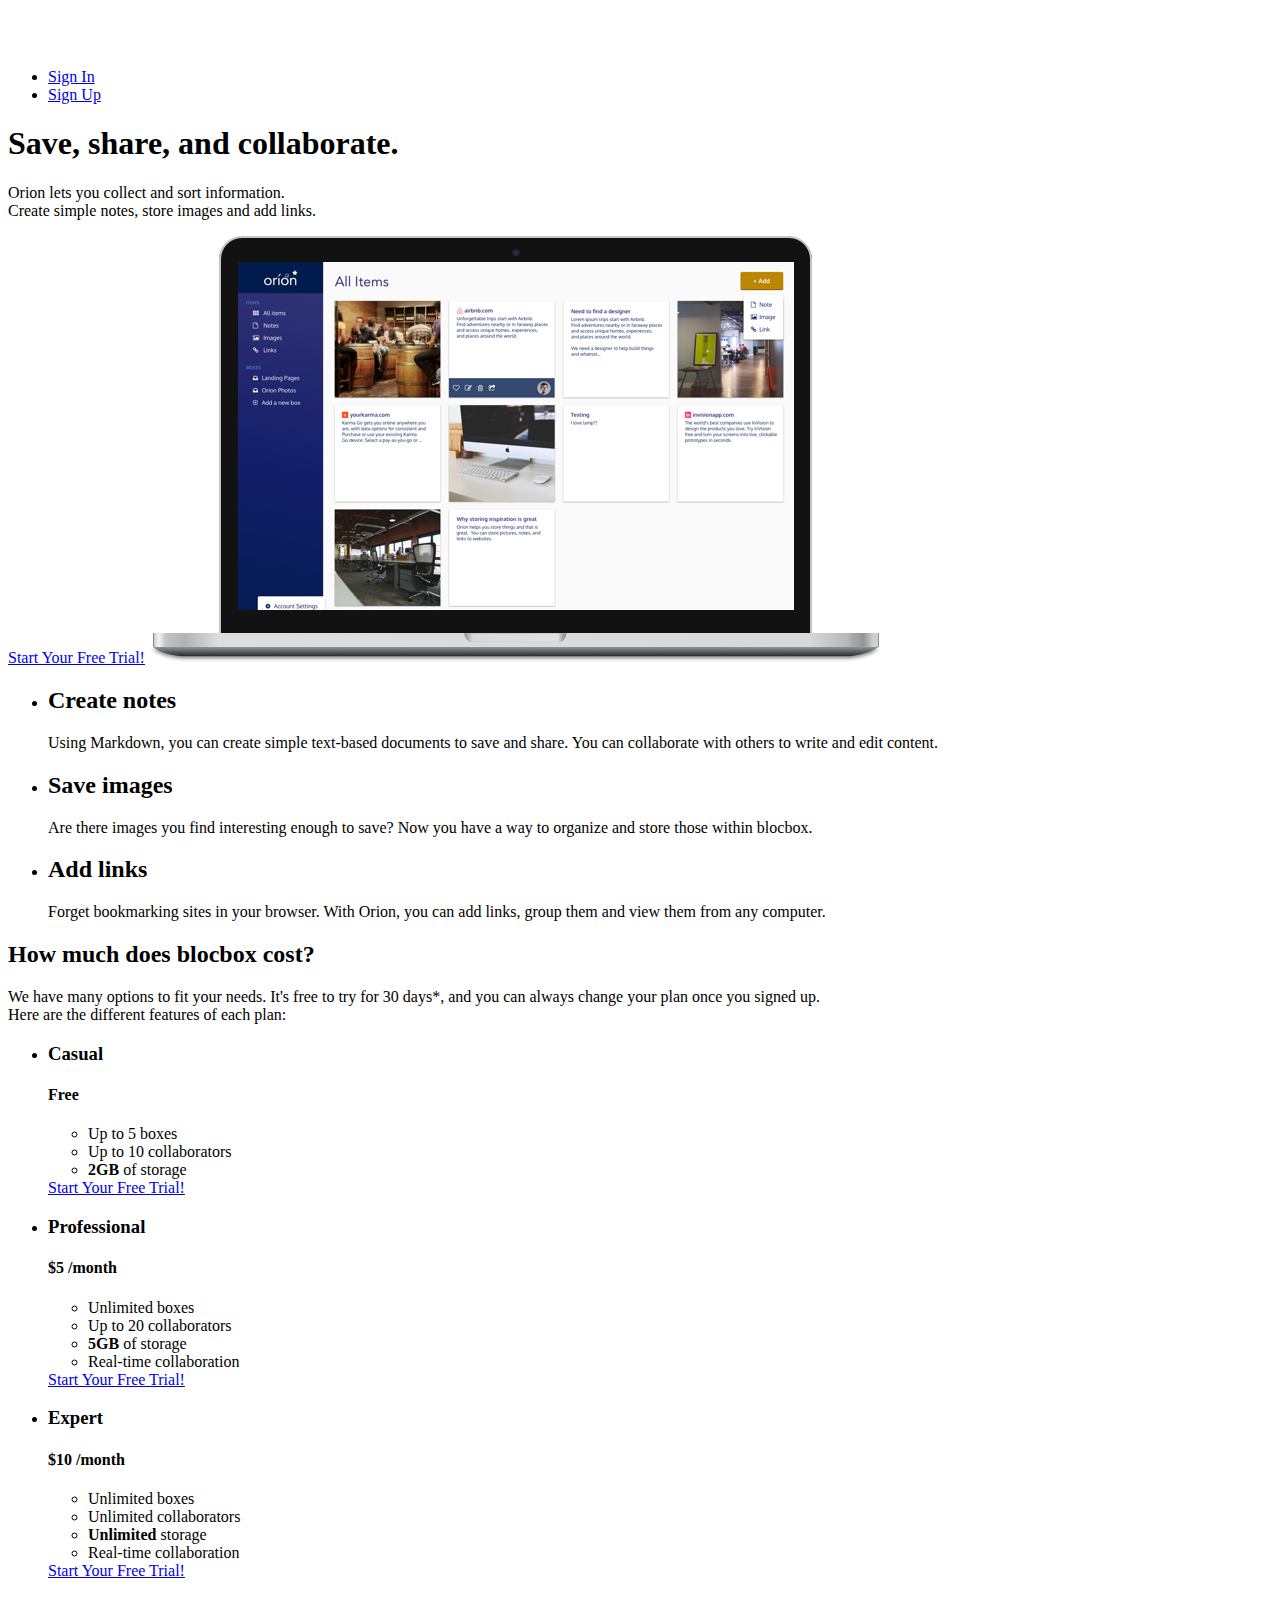
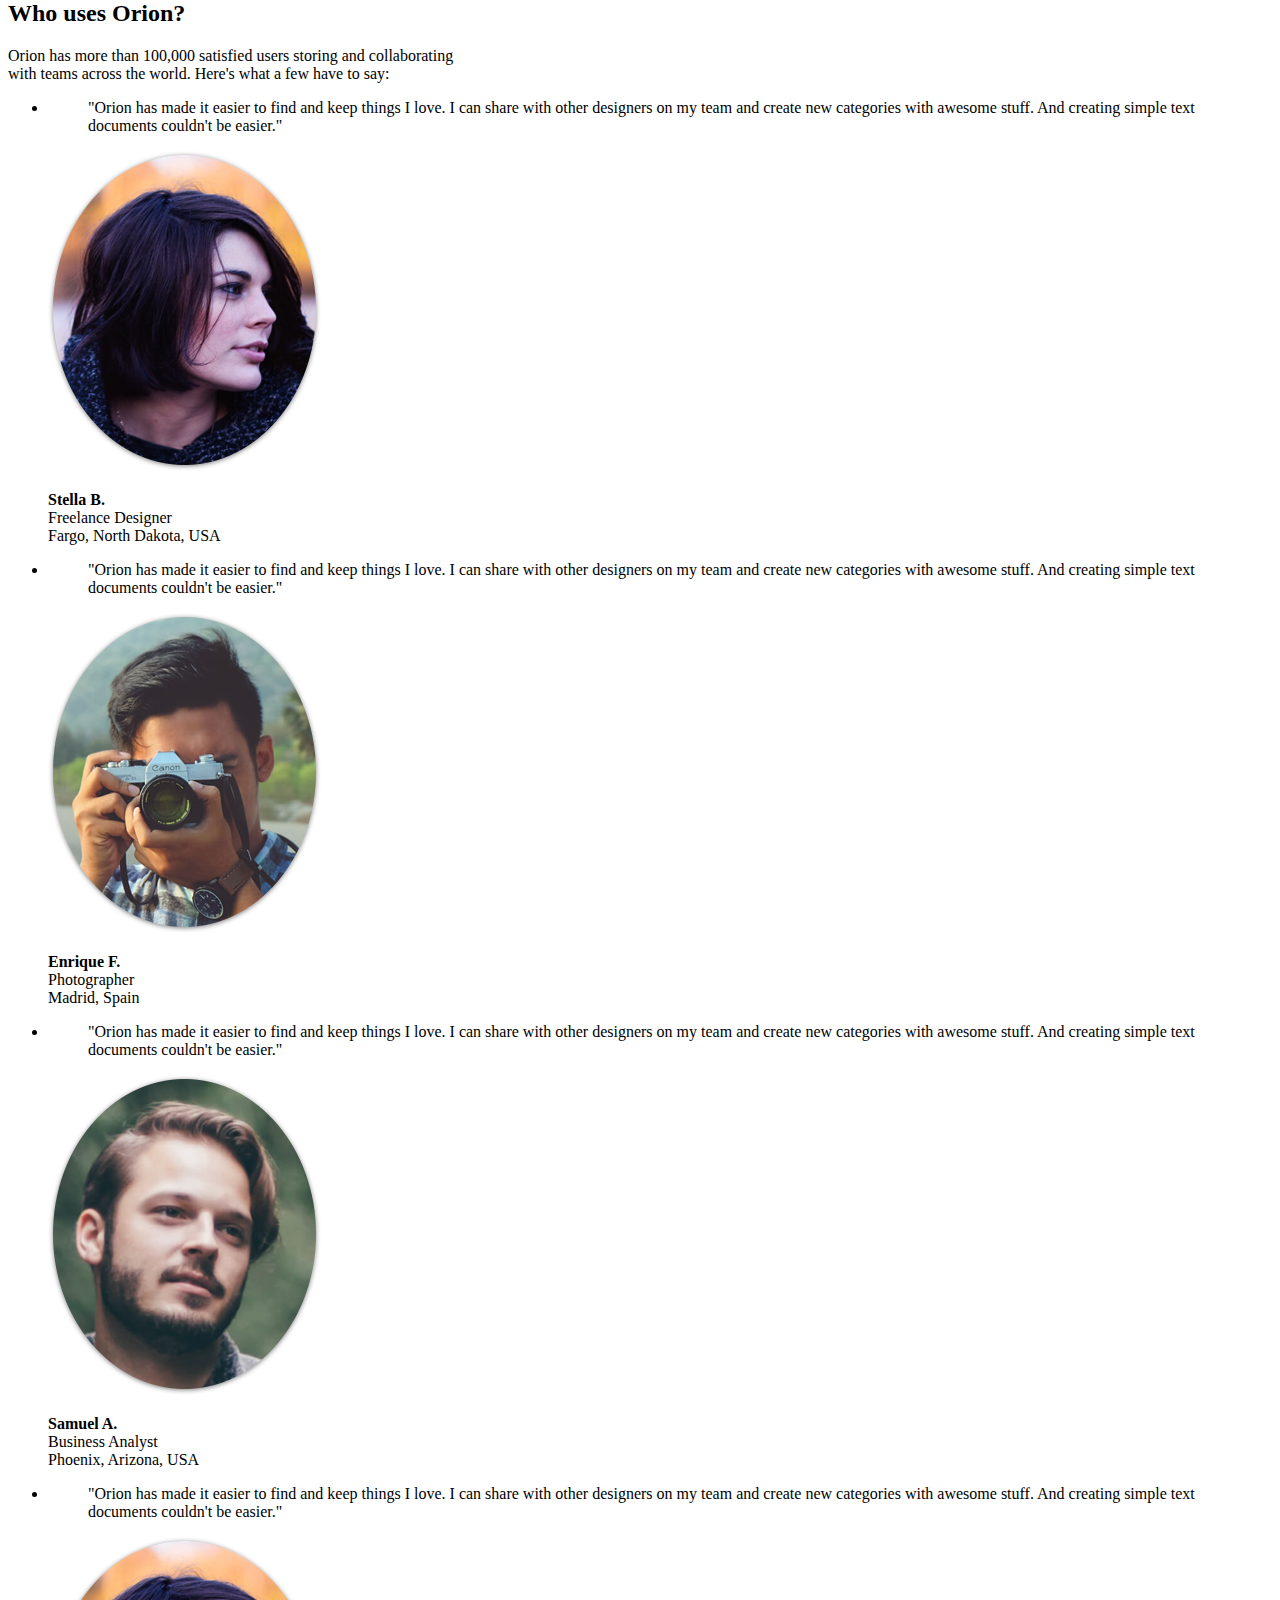
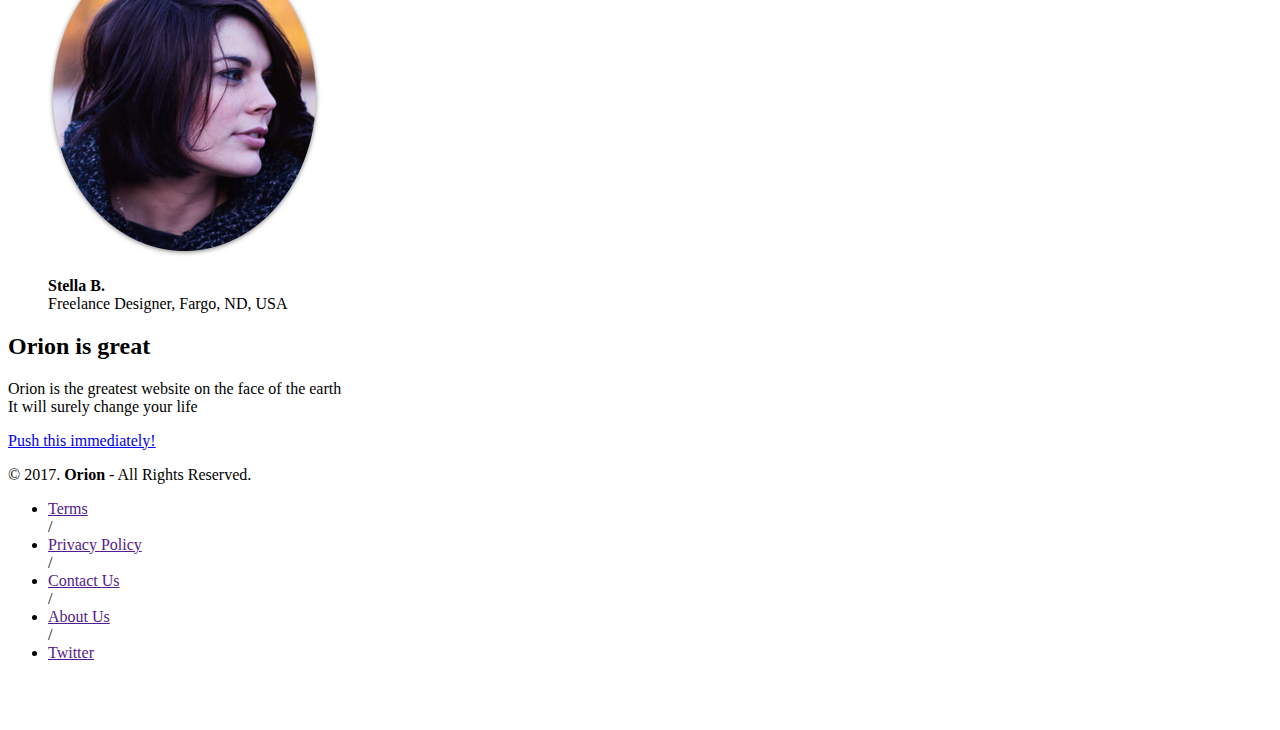
==== index.html @ 6027d7c1 "Homepage HTML completed" ====
<!DOCTYPE html>
<html lang="en-us">
<head>
  <meta http-equiv="X-UA-Compatible" content="IE=edge">
  <meta name="viewport" content="width=device-width, initial-scale=1">
  <meta charset="utf-8">
  <title>Save, share, and collaborate | Orion</title>

<!-- Google Fonts -->
<link href="https://fonts.googleapis.com/css?family=Oxygen" rel="stylesheet">


</head>
<body>
  <header>
    <nav class="container">
      <div class="one=half">
        <a href="index.html" class="site-logo"><img src="images/site-logo.png"
          alt="Orion" /></a>
      </div>
      <div class="one=half">
        <ul>
          <li><a href="signin.html">Sign In</a></li>
          <li class="btn-outline"><a href="signup.html">Sign Up</a></li>
        </ul>
      </div>
    </nav>
    <div class="container hero">
      <h1>Save, share, and collaborate.</h1>
      <p>Orion lets you collect and sort information.<br/>Create simple notes,
         store images and add links.</p>
      <a href="signup.html" class="btn">Start Your Free Trial!</a>
      <img src="images/dashboard.png" alt="Orion" />
    </div>
  </header>
    <main role="main">
    <!-- Benefits -->
     <section class="benefits">
       <ul class="container">
         <li class="one-third">
           <h2>Create notes</h2>
           <p>Using Markdown, you can create simple text-based documents to save
             and share. You can collaborate with others to write and edit content.
            </p>
         </li>
         <li class="one-third">
           <h2>Save images</h2>
           <p>Are there images you find interesting enough to save? Now you have
             a way to organize and store those within blocbox.</p>
         </li>
         <li class="one-third">
           <h2>Add links</h2>
           <p>Forget bookmarking sites in your browser. With Orion, you can add
              links, group them and view them from any computer.</p>
         </li>
       </ul>
     </section>

    <!-- Pricing -->
     <section class="pricing">
       <div class="container">
         <h2>How much does blocbox cost?</h2>
         <p>We have many options to fit your needs. It's free to try for 30
           days*, and you can always change your plan once you signed up.
           <br/>Here are the different features of each plan:</p>
       </div>
       <ul class="container">
         <li class="one-third">
           <div class="box">
             <h3>Casual</h3>
             <h4>Free</h4>
              <ul>
                <li>Up to 5 boxes</li>
                <li>Up to 10 collaborators</li>
                <li><strong>2GB</strong> of storage</li>
              </ul>
            <a href="signup.html" class="btn">Start Your Free Trial!</a>
           </div>
         </li>
         <li class="one-third">
           <div class="box middle">
             <h3>Professional</h3>
             <h4><span>$</span>5 <span class="month">/month</span></h4>
              <ul>
                <li>Unlimited boxes</li>
                <li>Up to 20 collaborators</li>
                <li><strong>5GB</strong> of storage</li>
                <li>Real-time collaboration</li>
              </ul>
             <a href="signup.html" class="btn">Start Your Free Trial!</a>
        </div>
      </li>
     <li class="one-third">
       <div class="box">
             <h3>Expert</h3>
             <h4><span>$</span>10 <span class="month">/month</span></h4>
              <ul>
                <li>Unlimited boxes</li>
                <li>Unlimited collaborators</li>
                <li><strong>Unlimited</strong> storage</li>
                <li>Real-time collaboration</li>
              </ul>
             <a href="signup.html" class="btn">Start Your Free Trial!</a>
            </div>
          </li>
        </ul>
      </section>

     <!--Testimonials-->
     <section class="testimonials">
       <div class="container">
         <h2>Who uses Orion?</h2>
          <p>Orion has more than 100,000 satisfied users storing and collaborating
          <br/> with teams across the world. Here's what a few have to say:</p>
       </div>
       <ul class="container">
         <li class="one-fourth">
          <blockquote>"Orion has made it easier to find and keep things I
            love. I can share with other designers on my team and create new
            categories with awesome stuff. And creating simple text documents
            couldn't be easier." </blockquote>
          <img src="images/Stella.png" alt="Stella">
          <p class="name"><strong>Stella B.</strong><br/>Freelance Designer<br/>
            Fargo, North Dakota, USA</p>
         </li>
         <li class="one-fourth">
          <blockquote>"Orion has made it easier to find and keep things I
            love. I can share with other designers on my team and create new
            categories with awesome stuff. And creating simple text documents
            couldn't be easier." </blockquote>
          <img src="images/Enrique.png" alt="Enrique">
          <p class="name"><strong>Enrique F.</strong><br/>Photographer<br/>
            Madrid, Spain</p>
         </li>
         <li class="one-fourth">
          <blockquote>"Orion has made it easier to find and keep things I
            love. I can share with other designers on my team and create new
            categories with awesome stuff. And creating simple text documents
            couldn't be easier." </blockquote>
          <img src="images/Samuel.png" alt="Samuel">
          <p class="name"><strong>Samuel A.</strong><br/>Business Analyst<br/>
            Phoenix, Arizona, USA</p>
         </li>
         <li class="one-fourth">
          <blockquote>"Orion has made it easier to find and keep things I
            love. I can share with other designers on my team and create new
            categories with awesome stuff. And creating simple text documents
            couldn't be easier." </blockquote>
          <img src="images/Stella.png" alt="Stella">
          <p class="name"><strong>Stella B.</strong><br/>Freelance Designer,
            Fargo, ND, USA</p>
         </li>
        </ul>
      </section>

    <!-- One more call to action -->
    <section class="call to action">
      <div class="container">
        <h2>Orion is great</h2>
        <p>Orion is the greatest website on the face of the earth<br/>
          It will surely change your life</p>
        <a href="signup.html" class="btn">Push this immediately!</a>
      </div>
     </section>
    </main>

    <!--Footer-->
    <footer>
      <div class="container footer-nav-block">
       <div class="left-footer-block one-third">
         <p class="copyright-block">&copy; 2017. <strong>Orion</strong>
           - All Rights Reserved.</p>
       </div>
       <nav class="link-block middle-footer-block one-third">
         <ul>
           <li><a href="">Terms</a></li> /
           <li><a href="">Privacy Policy</a></li> /
           <li><a href="">Contact Us</a></li> /
           <li><a href="">About Us</a></li> /
           <li><a href="">Twitter</a></li>
         </ul>
       </nav>
       <div class="right-footer-block one-third">
         <img class="logo" src="images/site-logo.png" alt="Orion" />
       </div>
   </div>
 </footer>
</body>
</html>
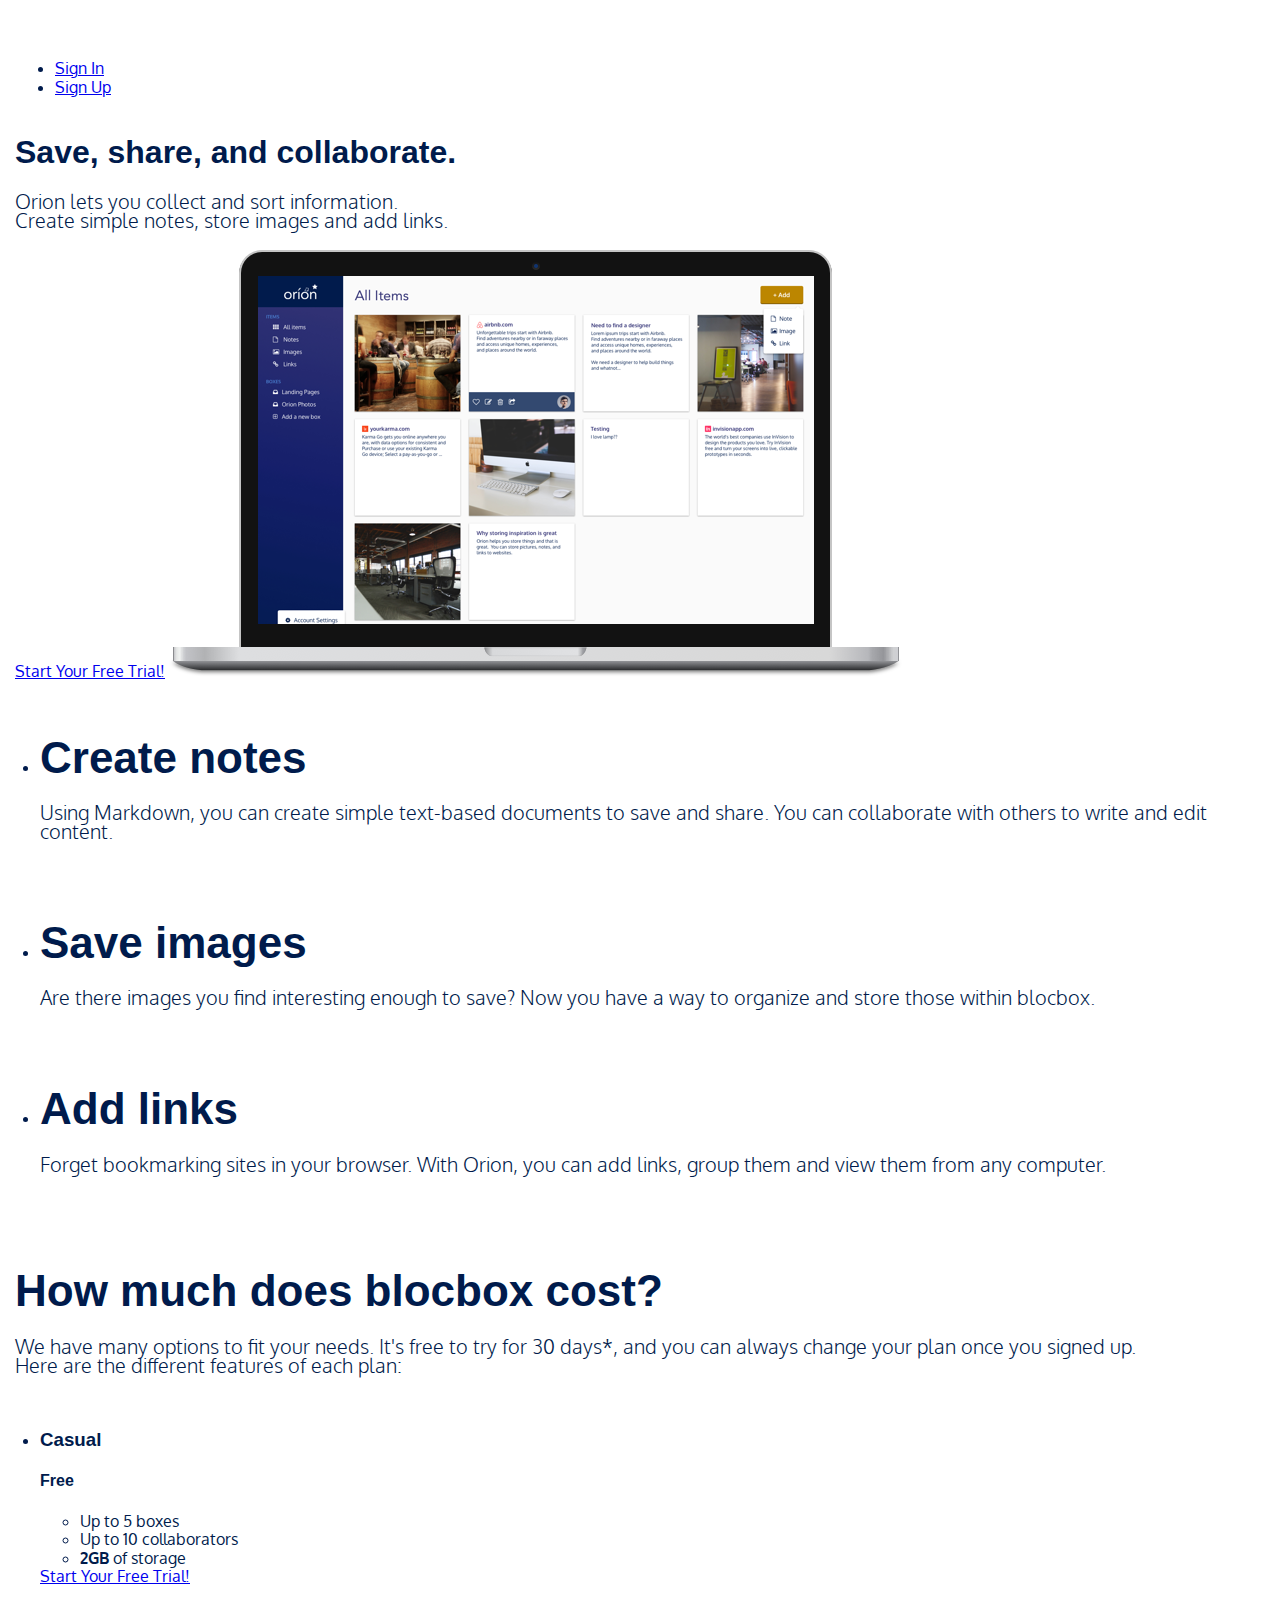
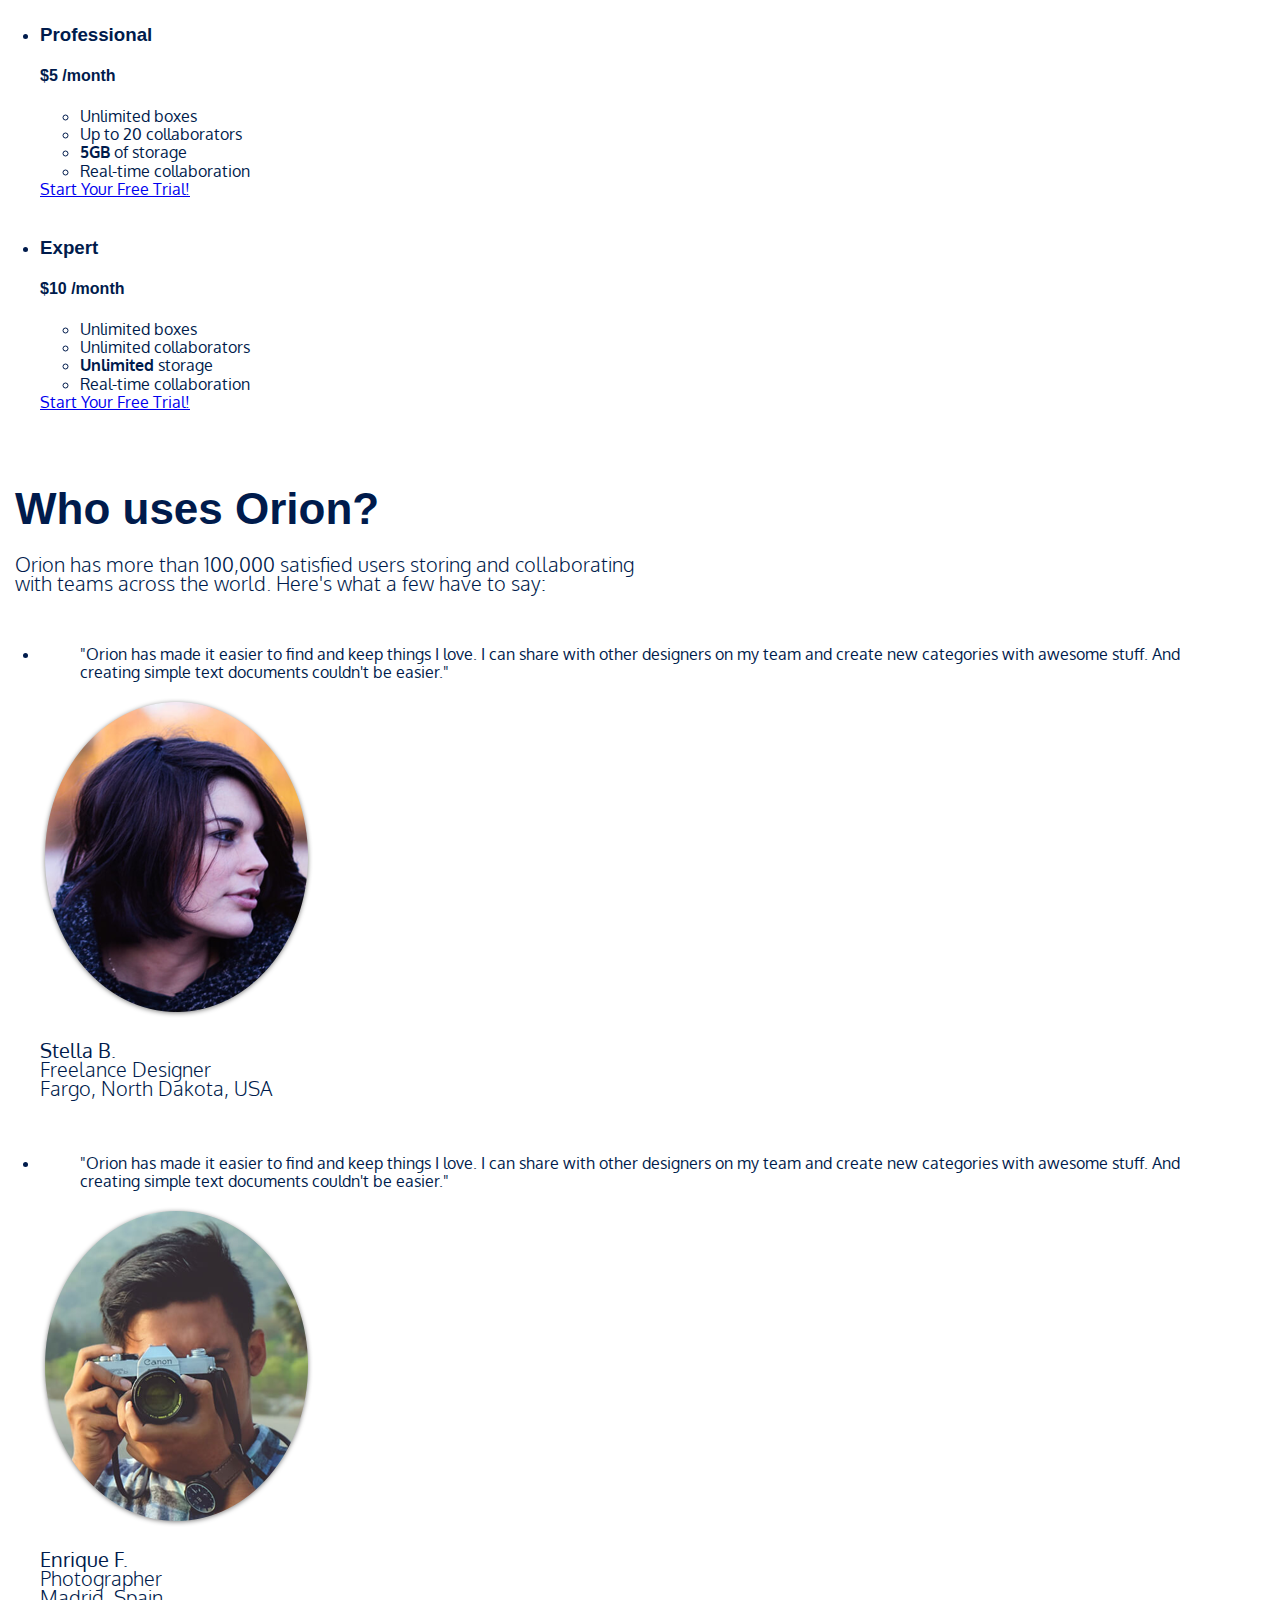
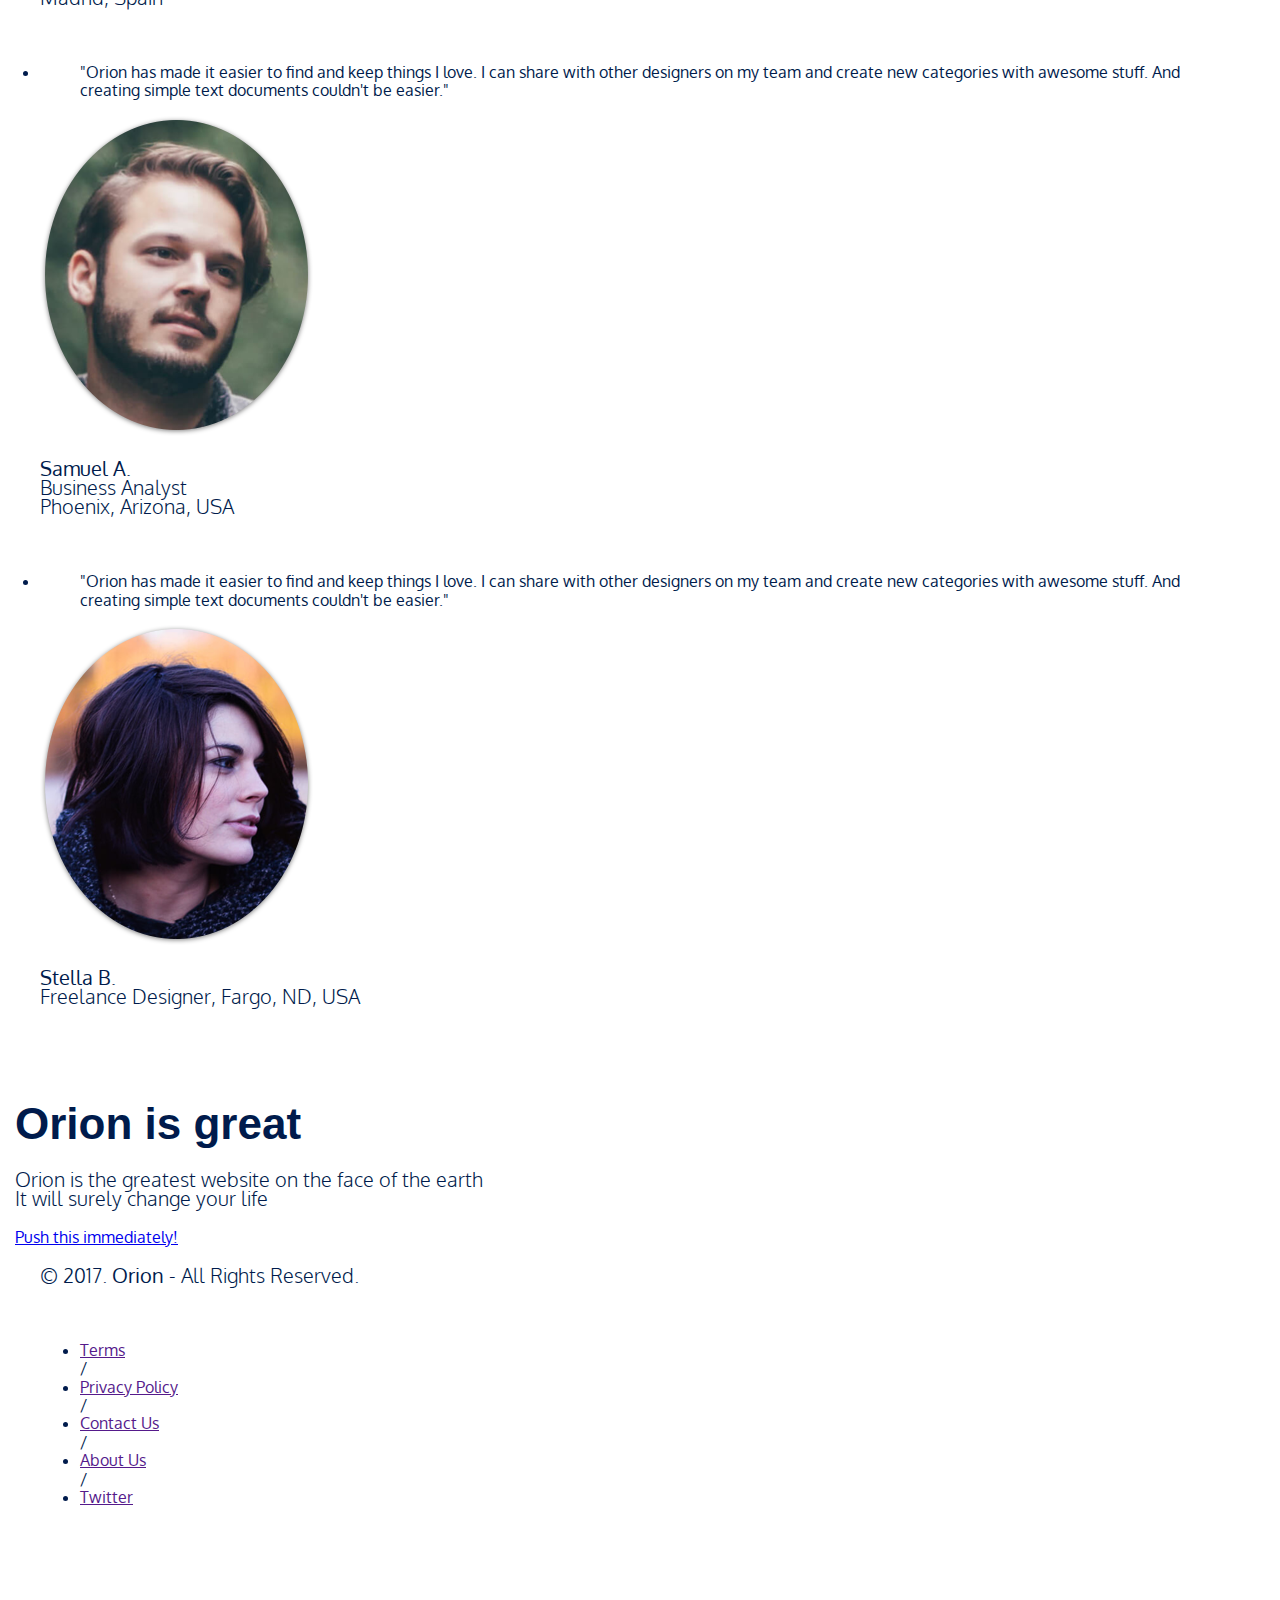
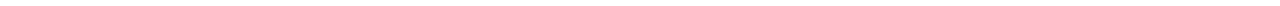
==== commit b6f8a574: "Checkpoint 28 completed" ====
--- a/index.html
+++ b/index.html
@@ -9,6 +9,10 @@
 <!-- Google Fonts -->
 <link href="https://fonts.googleapis.com/css?family=Oxygen" rel="stylesheet">
 
+<!-- CSS -->
+ <link rel="stylesheet" href="css/normalize.css">
+ <link rel="stylesheet" href="css/style.css">
+ <link rel="stylesheet" href="css/font-awesome.css">
 
 </head>
 <body>
--- a/css/style.css
+++ b/css/style.css
@@ -0,0 +1,45 @@
+html, body{
+  overflow-x: hidden;
+}
+body {
+  font-family: "Oxygen", Helvetica, sans-serif;
+  color:#001B4C;
+}
+h1, h2, h3, h4, h5, h6 {
+   font-family: Avenir, Helvetica, Arial, sans-serif;
+}
+h2 {
+   font-size:44px;
+   font-weight: Roman;
+   margin-bottom: 5px;
+ }
+ p {
+  font-size:20px;
+  line-height: 19px;
+  font-weight: 100;
+}
+
+/* Grid */
+
+.container {
+  margin-right: auto;
+  margin-left: auto;
+  padding-left: 15px;
+  padding-right: 15px;
+  position: relative;
+}
+.container:before,
+.container:after {
+  content: " ";
+  display: table;
+}
+.container:after {
+  clear: both;
+}
+.one-half, .one-third, .one-fourth {
+  width:96%;
+  float:left;
+  position:relative;
+  min-height: 1px;
+  margin:0 2% 20px;
+}
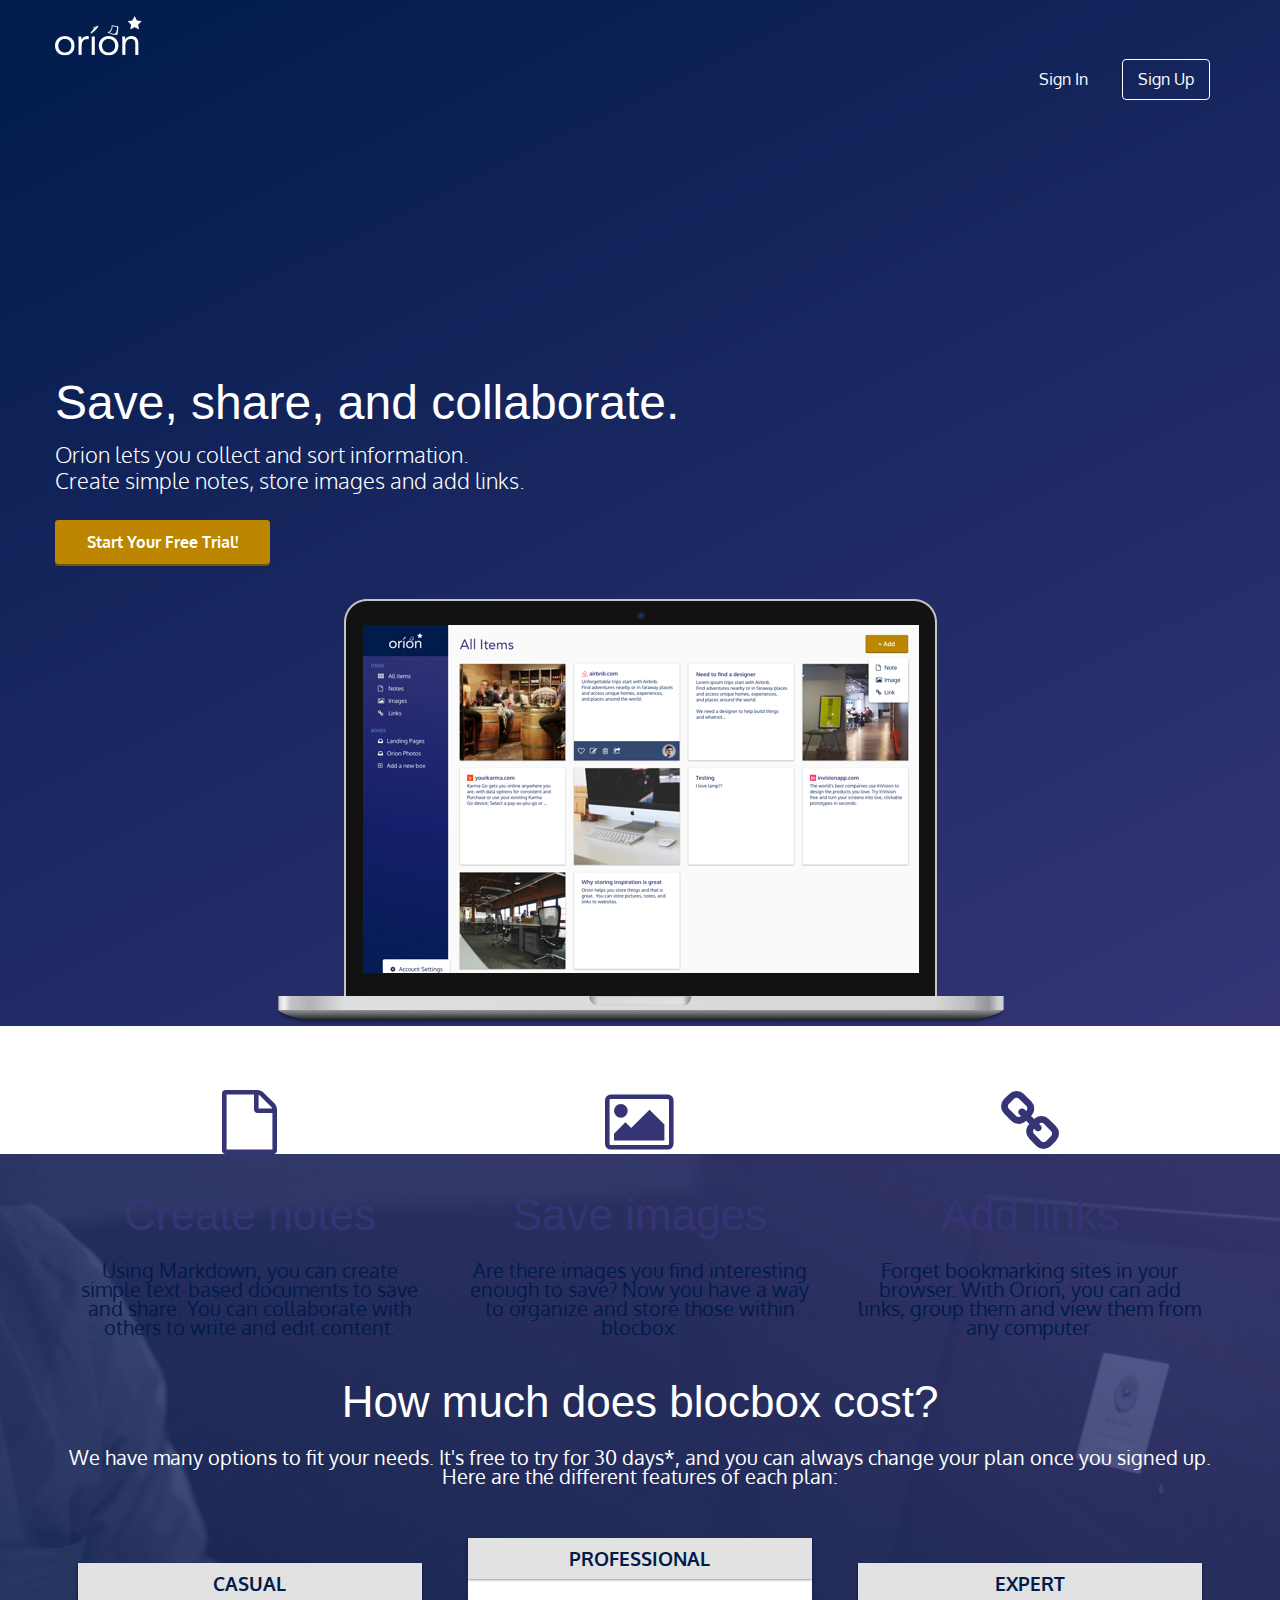
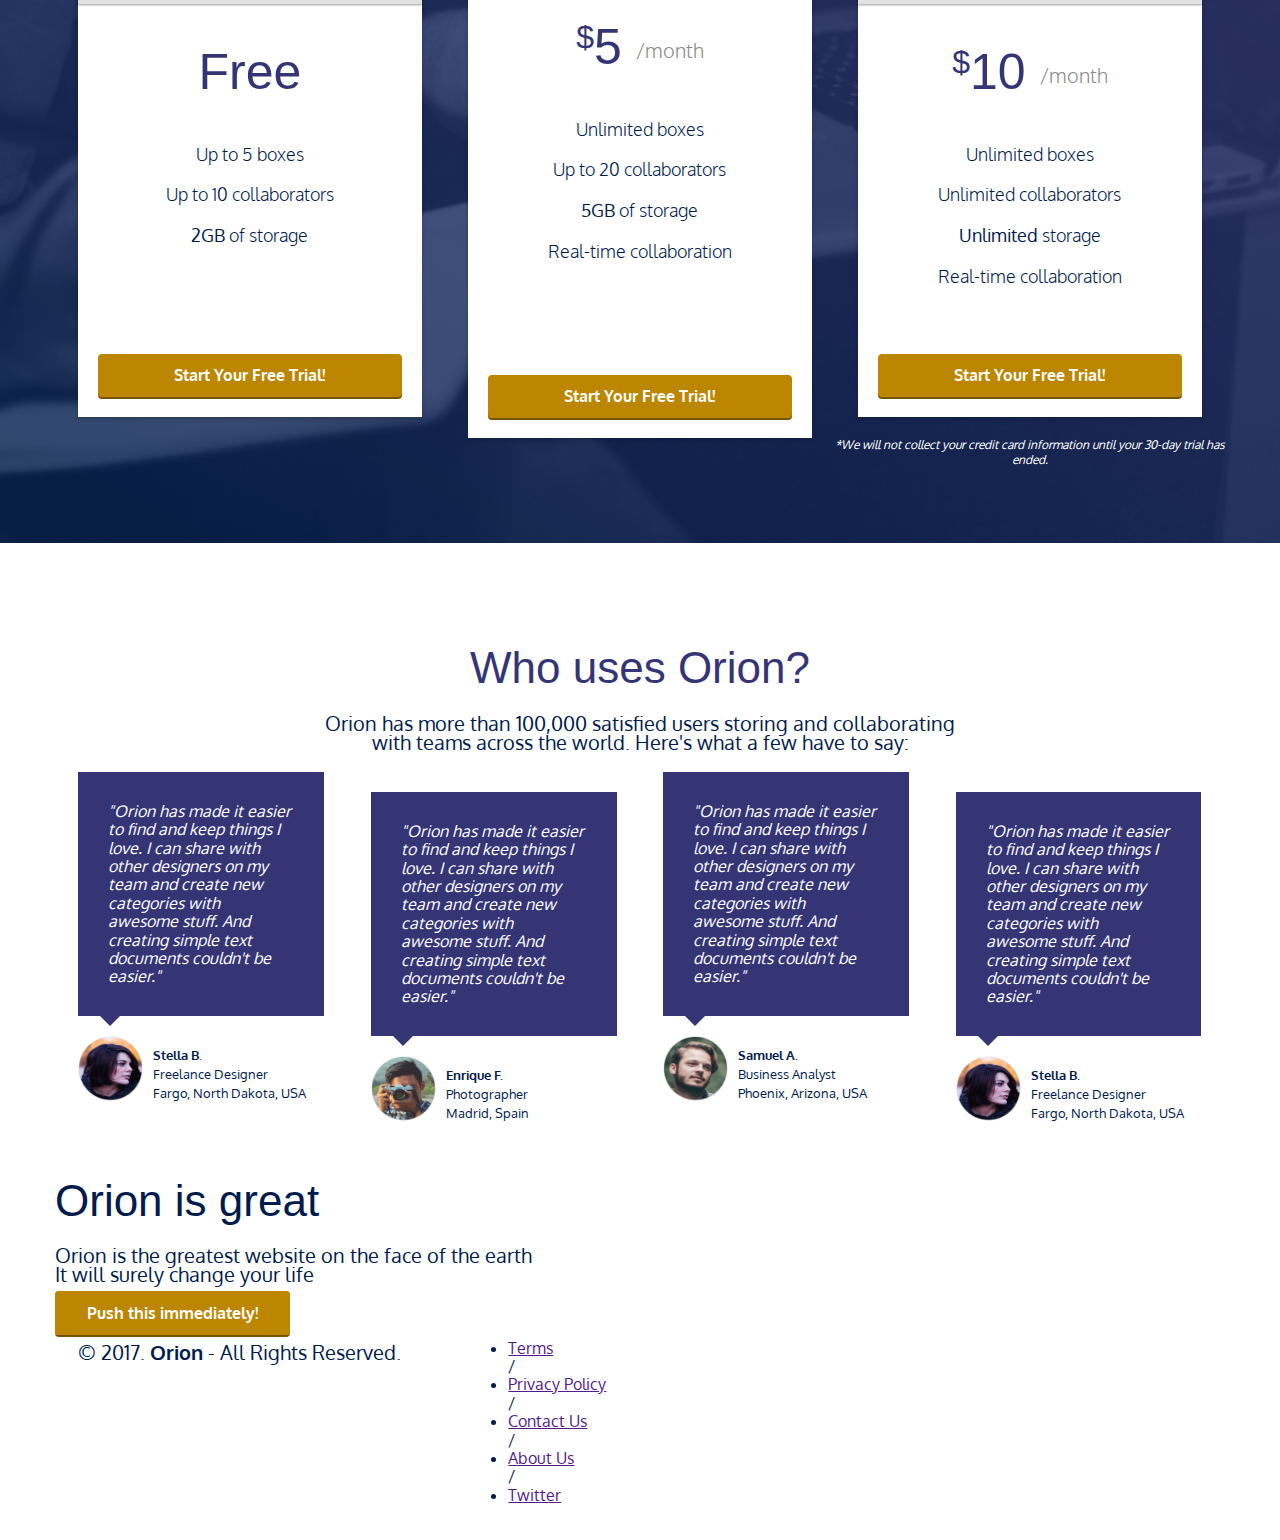
==== commit 7f70246f: "Homepage styling completed" ====
--- a/index.html
+++ b/index.html
@@ -13,8 +13,9 @@
  <link rel="stylesheet" href="css/normalize.css">
  <link rel="stylesheet" href="css/style.css">
  <link rel="stylesheet" href="css/font-awesome.css">
-
+ <link rel="stylesheet" href="css/animate.css">
 </head>
+
 <body>
   <header>
     <nav class="container">
@@ -30,7 +31,7 @@
       </div>
     </nav>
     <div class="container hero">
-      <h1>Save, share, and collaborate.</h1>
+      <h1 class="animated fadeIn">Save, share, and collaborate.</h1>
       <p>Orion lets you collect and sort information.<br/>Create simple notes,
          store images and add links.</p>
       <a href="signup.html" class="btn">Start Your Free Trial!</a>
@@ -42,17 +43,20 @@
      <section class="benefits">
        <ul class="container">
          <li class="one-third">
+          <i class="fa fa-file-o"></i>
            <h2>Create notes</h2>
            <p>Using Markdown, you can create simple text-based documents to save
              and share. You can collaborate with others to write and edit content.
             </p>
          </li>
          <li class="one-third">
+          <i class="fa fa-picture-o"></i>
            <h2>Save images</h2>
            <p>Are there images you find interesting enough to save? Now you have
              a way to organize and store those within blocbox.</p>
          </li>
          <li class="one-third">
+          <i class="fa fa-link"></i>
            <h2>Add links</h2>
            <p>Forget bookmarking sites in your browser. With Orion, you can add
               links, group them and view them from any computer.</p>
@@ -108,6 +112,9 @@
             </div>
           </li>
         </ul>
+        <div class="container">
+          <p class="small">*We will not collect your credit card information until your 30-day trial has ended.</p>
+        </div>
       </section>
 
      <!--Testimonials-->
@@ -127,7 +134,7 @@
           <p class="name"><strong>Stella B.</strong><br/>Freelance Designer<br/>
             Fargo, North Dakota, USA</p>
          </li>
-         <li class="one-fourth">
+         <li class="one-fourth stagger">
           <blockquote>"Orion has made it easier to find and keep things I
             love. I can share with other designers on my team and create new
             categories with awesome stuff. And creating simple text documents
@@ -145,14 +152,14 @@
           <p class="name"><strong>Samuel A.</strong><br/>Business Analyst<br/>
             Phoenix, Arizona, USA</p>
          </li>
-         <li class="one-fourth">
+         <li class="one-fourth stagger">
           <blockquote>"Orion has made it easier to find and keep things I
             love. I can share with other designers on my team and create new
             categories with awesome stuff. And creating simple text documents
             couldn't be easier." </blockquote>
           <img src="images/Stella.png" alt="Stella">
-          <p class="name"><strong>Stella B.</strong><br/>Freelance Designer,
-            Fargo, ND, USA</p>
+          <p class="name"><strong>Stella B.</strong><br/>Freelance Designer<br/>
+            Fargo, North Dakota, USA</p>
          </li>
         </ul>
       </section>
--- a/css/style.css
+++ b/css/style.css
@@ -10,13 +10,13 @@
 }
 h2 {
    font-size:44px;
-   font-weight: Roman;
+   font-weight: normal;
    margin-bottom: 5px;
  }
  p {
   font-size:20px;
   line-height: 19px;
-  font-weight: 100;
+  font-weight: normal;
 }
 
 /* Grid */
@@ -28,7 +28,7 @@
   padding-right: 15px;
   position: relative;
 }
-.container:before,
+.container:before
 .container:after {
   content: " ";
   display: table;
@@ -43,3 +43,290 @@
   min-height: 1px;
   margin:0 2% 20px;
 }
+@media (min-width: 320px) {
+  .container {
+    width: 310px;
+  }
+}
+@media (min-width: 360px) {
+  .container {
+    width: 340px;
+  }
+}
+@media (min-width: 375px) {
+  .container {
+    width: 350px;
+  }
+}
+@media (min-width: 414px) {
+  .container {
+    width: 390px;
+  }
+}
+@media (min-width: 768px) {
+  .container {
+    width: 750px;
+  }
+}
+@media (min-width: 992px) {
+   .container {
+     width: 970px;
+   }
+   .one-half {
+     width:46%;
+   }
+   .one-third {
+     width:29.33333%;
+   }
+   .one-fourth {
+     width:21%;
+   }
+ }
+ @media (min-width: 1200px) {
+   .container {
+     width: 1170px;
+   }
+ }
+
+/* HEADER */
+header {
+  color:#FFFFFF;
+  background:#001B4C;
+  background-image: linear-gradient(-206deg, #001B4C 0%,
+    #353576 100%);
+}
+header nav {
+  padding:1em 0;
+}
+header nav ul {
+  display:inline;
+  text-align: right;
+  float:right;
+  margin:0;
+}
+header nav ul > li {
+  list-style-type: none;
+  display: inline-block;
+  margin:0 15px;
+}
+header nav ul > li.btn-outline {
+  padding:10px 15px;
+  border:1px solid #FFFFFF;
+  border-radius: 4px;
+}
+header nav ul > li.btn-outline:hover {
+  background:#FFFFFF;
+}
+header nav ul > li > a {
+  color:#FFFFFF;
+  text-decoration: none;
+}
+header nav ul > li.btn-outline:hover > a {
+  color:#353576;
+}
+header .hero {
+  text-align: left;
+  display:block;
+  position: relative;
+}
+header .hero h1 {
+  font-size:48px;
+  font-weight: normal;
+  margin:300px 0 0;
+}
+header .hero p {
+  font-size: 22px;
+  line-height: 26px;
+  font-weight: 100;
+  margin:10px 0 40px;
+}
+header .hero img {
+  display: block;
+  margin:3em auto 0;
+}
+/* BUTTONS */
+ .btn {
+   border-radius: 4px;
+   color:#FFFFFF;
+   font-weight: 700;
+   text-decoration: none;
+   padding:10px 30px;
+   background: #BD8600;
+   border: 2px solid #BD8600;
+   box-shadow: 0px 2px 0px 0px #775400;
+ }
+
+ /* BENEFITS */
+ .benefits {
+   text-align: center;
+   display:block;
+   position:relative;
+ }
+ .benefits ul {
+   margin: 0 auto;
+   padding:4em 0;
+ }
+ .benefits ul li {
+   list-style-type: none;
+   display: inline-block;
+ }
+ .benefits i {
+   color:#353576;
+   font-size:64px;
+   margin:0;
+   vertical-align: middle;
+ }
+ .benefits h2 {
+   color:#353576;
+   font-weight: normal;
+ }
+
+ /* PRICING */
+.pricing {
+  background: #001B4C url("../images/pricebackground.png") top
+    center no-repeat;
+  background: url("../images/pricebackground.png")
+    top center no-repeat, linear-gradient(206deg, #353576 0%, #001B4C 94%);
+  background-size:cover;
+  text-align: center;
+  padding:4em 0;
+}
+.pricing h2, .pricing p {
+  color:#FFFFFF;
+}
+.pricing ul {
+  margin:0 auto;
+  padding:2em 0;
+}
+.pricing ul li {
+  list-style-type: none;
+}
+.box {
+   padding:0 15px 15px;
+   background: #FFFFFF;
+   box-shadow: 0px 2px 4px 0px rgba(0,0,0,0.20);
+   min-height: 439px;
+   position: relative;
+   margin-top: 25px;
+ }
+ .box.middle {
+   min-height: 485px;
+   margin-top:0px;
+ }
+ .box h3 {
+   font-family: "Oxygen", Helvetica, Arial, sans-serif;
+   font-weight: 600;
+   text-transform: uppercase;
+   background: #E2E2E2;
+   box-shadow: 0px 1px 2px 0px rgba(0,0,0,0.40);
+   left:0;
+   right:0;
+   top:0;
+   text-align: center;
+   margin:0 -15px 40px;
+   padding:10px 0;
+ }
+ .box h4 {
+    font-size:50px;
+    font-weight: normal;
+    margin:40px 0 10px;
+    color:#353576;
+  }
+  .box h4 span {
+    font-size:32px;
+    vertical-align: top;
+  }
+  .box h4 span.month {
+    font-family: "Oxygen", Helvetica, Arial, sans-serif;
+    font-weight: 100;
+    color:#888888;
+    font-size:20px;
+    vertical-align: middle;
+  }
+  .box ul li {
+    font-size:18px;
+    margin-bottom:20px;
+    font-weight: 100;
+  }
+  .box .btn {
+  position:absolute;
+  bottom:20px;
+  left:20px;
+  right:20px;
+}
+.small {
+  font-size: 12px;
+  color: #FEFEFE;
+  line-height: 15px;
+  font-style:italic;
+}
+
+/* TESTIMONIALS */
+.testimonials {
+  padding:4em 0;
+  text-align: center;
+}
+.testimonials h2 {
+  color:#353576;
+}
+.testimonials ul li {
+  list-style-type: none;
+}
+
+
+/*
+
+AT FIRST ONLY THIS NTH CHILD WORKED BUT THEN ALL OF A SUDDEN THE .STAGGER CLASS
+DID WORK AFTER I TRIED DELETING THE ONE-FOURTH CLASS AS AN EXPERIMENT.  I SAW
+WHAT A MESS THAT MADE AND PUT IT BACK AND THEN ALL OF A SUDDEN THE CSS AT THE
+BOTTOM HERE FOR THE .STAGGER CLASS DID WORK.  WEIRD.
+
+.testimonials ul li:nth-child(even) {
+  padding: 20px 0;
+}
+
+
+*/
+
+
+.testimonials blockquote {
+  color:#FFFFFF;
+  text-align: left;
+  font-style: italic;
+  background:#353576;
+  position: relative;
+  padding:30px;
+  width:auto;
+  margin:0;
+}
+.testimonials blockquote:after {
+   top: 100%;
+   left: 13%;
+   border: solid transparent;
+   content: " ";
+   height: 0;
+   width: 0;
+   position: absolute;
+   pointer-events: none;
+   border-top-color: #353576;
+   border-width: 10px;
+   margin-left: -10px;
+ }
+ .testimonials img {
+    height: 65px;
+    width: 65px;
+    border-radius:50%;
+    float: left;
+    display: inline-block;
+    margin:20px 10px 0 0;
+  }
+  .testimonials p.name {
+    float: left;
+    display: inline-block;
+    text-align: left;
+    font-size:13px;
+    margin-top: 30px;
+  }
+ .stagger {
+   padding: 20px 0;
+ }
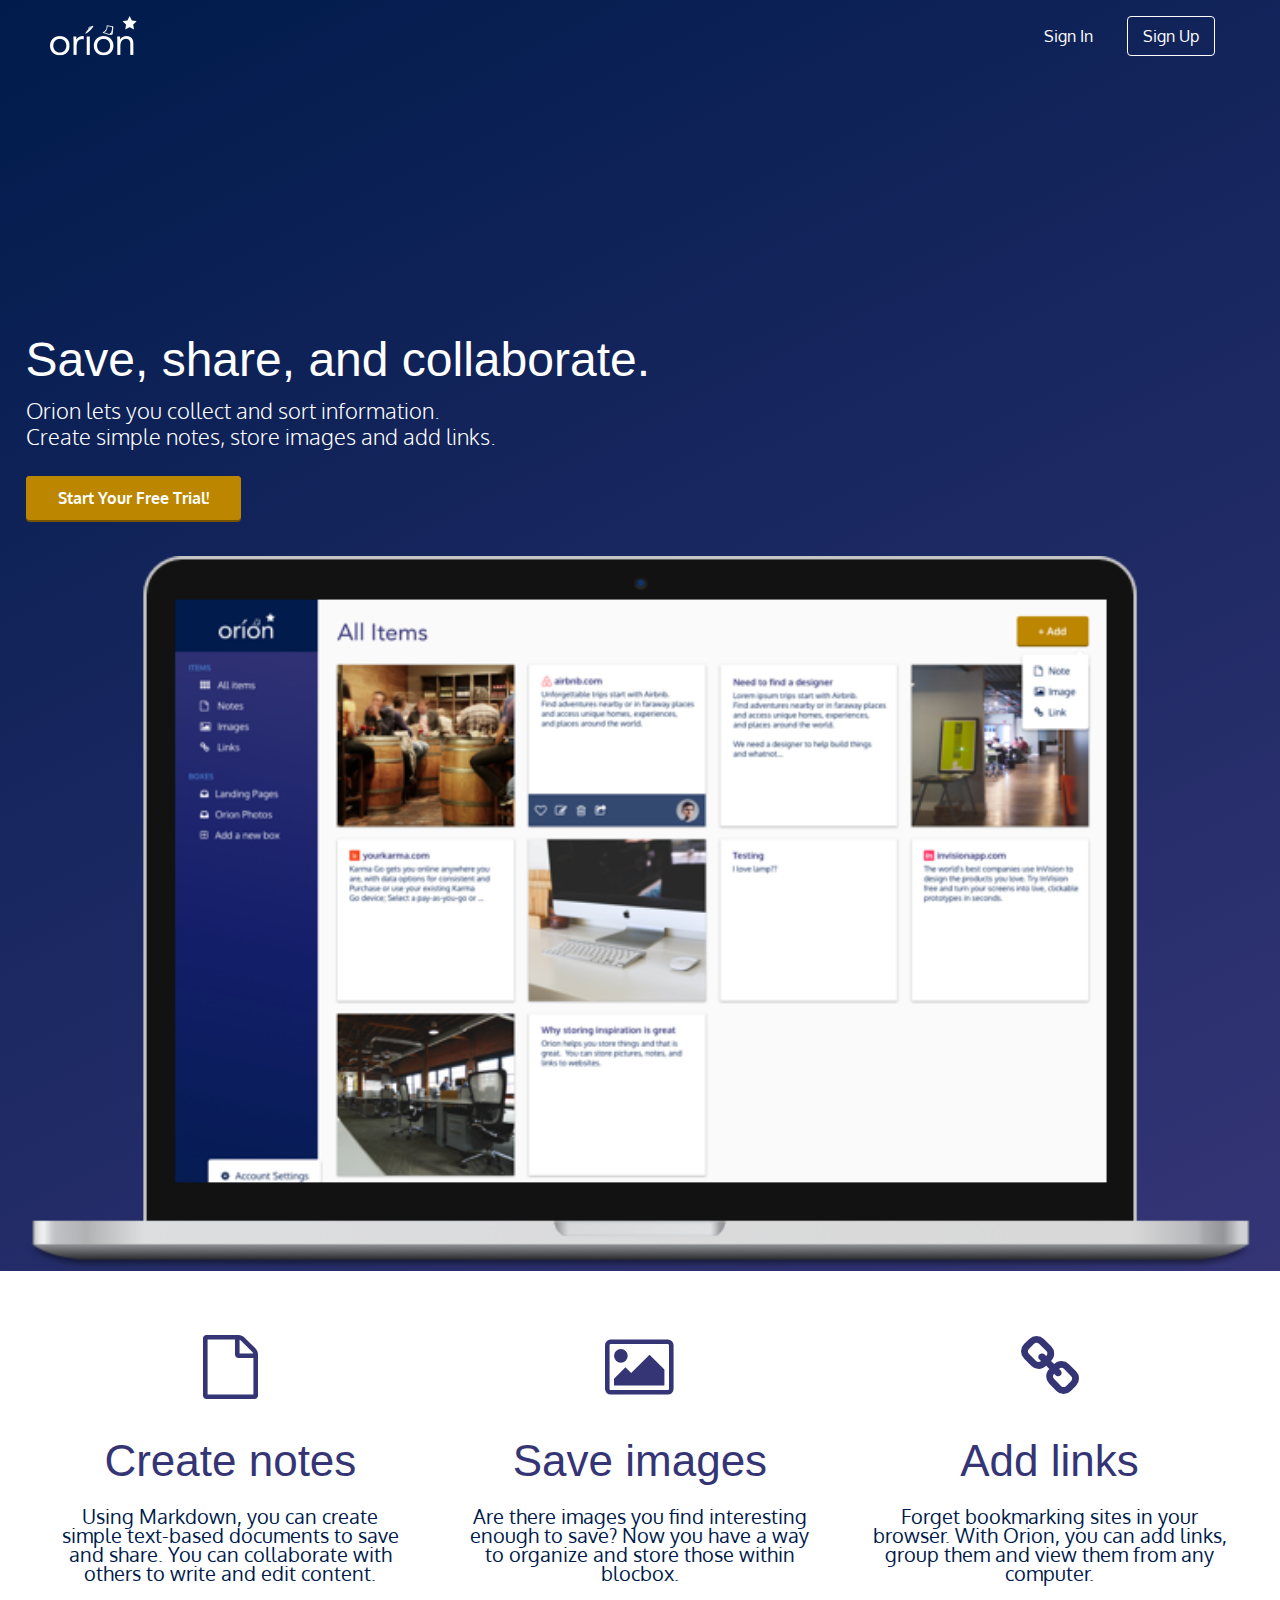
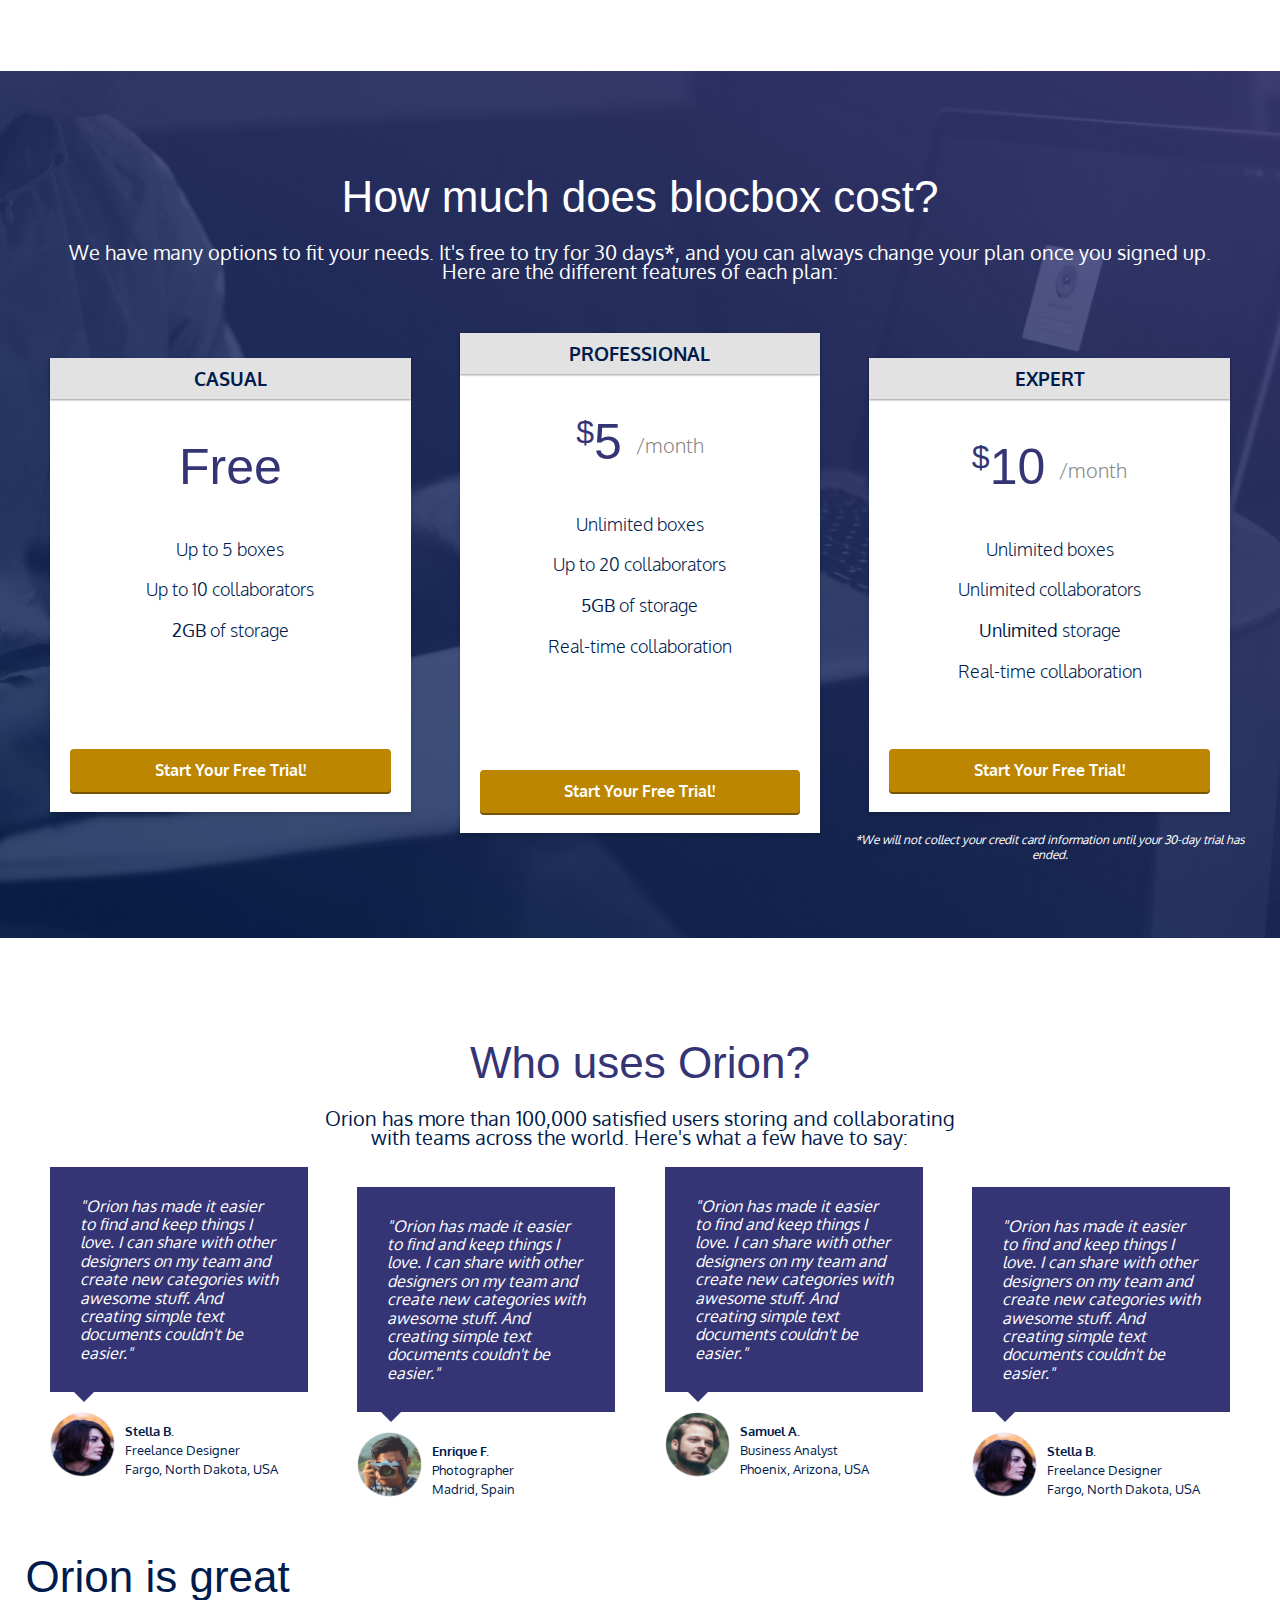
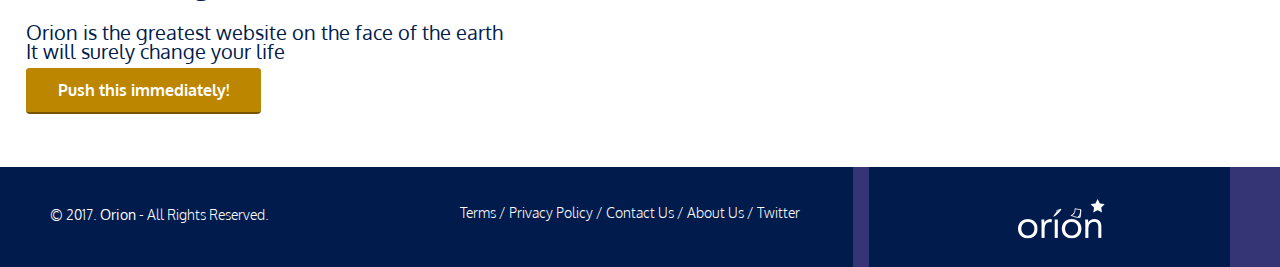
==== commit 746d5694: "Checkpoint 31 buttons and image" ====
--- a/index.html
+++ b/index.html
@@ -19,11 +19,11 @@
 <body>
   <header>
     <nav class="container">
-      <div class="one=half">
+      <div class="one-half">
         <a href="index.html" class="site-logo"><img src="images/site-logo.png"
           alt="Orion" /></a>
       </div>
-      <div class="one=half">
+      <div class="one-half">
         <ul>
           <li><a href="signin.html">Sign In</a></li>
           <li class="btn-outline"><a href="signup.html">Sign Up</a></li>
@@ -35,7 +35,7 @@
       <p>Orion lets you collect and sort information.<br/>Create simple notes,
          store images and add links.</p>
       <a href="signup.html" class="btn">Start Your Free Trial!</a>
-      <img src="images/dashboard.png" alt="Orion" />
+      <img class="dash" src="images/dashboard.png" alt="Orion" />
     </div>
   </header>
     <main role="main">
@@ -165,7 +165,7 @@
       </section>
 
     <!-- One more call to action -->
-    <section class="call to action">
+    <section class="call-to-action">
       <div class="container">
         <h2>Orion is great</h2>
         <p>Orion is the greatest website on the face of the earth<br/>
--- a/css/style.css
+++ b/css/style.css
@@ -43,11 +43,34 @@
   min-height: 1px;
   margin:0 2% 20px;
 }
+
 @media (min-width: 320px) {
   .container {
     width: 310px;
   }
-}
+  .one-half {
+    width: 100%;
+    float:left;
+    position:relative;
+    min-height: 1px;
+    margin:0 2% -12%;
+  }
+  .dash {
+    width: 100%;
+  }
+  header .hero h1 {
+    font-size:48px;
+    font-weight: normal;
+    margin:100px 0 0;
+  }
+  .benefits {
+    text-align: center;
+    display:block;
+    position:relative;
+    height: 940px;
+  }
+}
+
 @media (min-width: 360px) {
   .container {
     width: 340px;
@@ -73,7 +96,7 @@
      width: 970px;
    }
    .one-half {
-     width:46%;
+     width:96%;
    }
    .one-third {
      width:29.33333%;
@@ -84,7 +107,7 @@
  }
  @media (min-width: 1200px) {
    .container {
-     width: 1170px;
+     width: 96%;
    }
  }
 
@@ -161,6 +184,7 @@
    text-align: center;
    display:block;
    position:relative;
+   height: 400px;
  }
  .benefits ul {
    margin: 0 auto;
@@ -288,6 +312,14 @@
 
 */
 
+.call-to-action {
+  display:block;
+  position:relative;
+  height: 500px;
+}
+
+
+
 
 .testimonials blockquote {
   color:#FFFFFF;
@@ -330,3 +362,56 @@
  .stagger {
    padding: 20px 0;
  }
+
+ /* FOOTER */
+ footer {
+   background-color: #001B4C;
+   background-image: linear-gradient(to top,
+      #353576 0%, #353576 50%, #001B4C 50%, #001B4C 100%);
+   color: #FFFFFF;
+   height: 150px;
+   position: relative;
+   overflow: hidden;
+   z-index: 0;
+ }
+ footer p, footer nav ul {
+   font-size:14px;
+   font-weight:100;
+   text-align: center;
+   margin: 10px auto 0;
+ }
+ footer nav ul li {
+   list-style-type: none;
+   display: inline;
+ }
+ footer nav ul li a {
+   color:#FFFFFF;
+   text-decoration: none;
+ }
+ footer .right-footer-block {
+   background-color: transparent;
+ }
+ footer .logo{
+   padding: 2.35em 0;
+   margin: 0 auto;
+   display: block;
+ }
+
+ @media (min-width: 992px){
+  footer{
+    background-color: #001B4C;
+    background-image: linear-gradient(to left,
+       #353576 0%, #353576 33.33337%, #001B4C 33.33337%, #001B4C 100%);
+    height: 100px;
+  }
+  footer p, footer nav ul{
+    padding: 2em 0;
+    text-align: left;
+  }
+  footer .right-footer-block {
+    background-color: #001B4C;
+  }
+  footer .logo{
+    padding: 2em 0 2em 1.5em;
+  }
+}
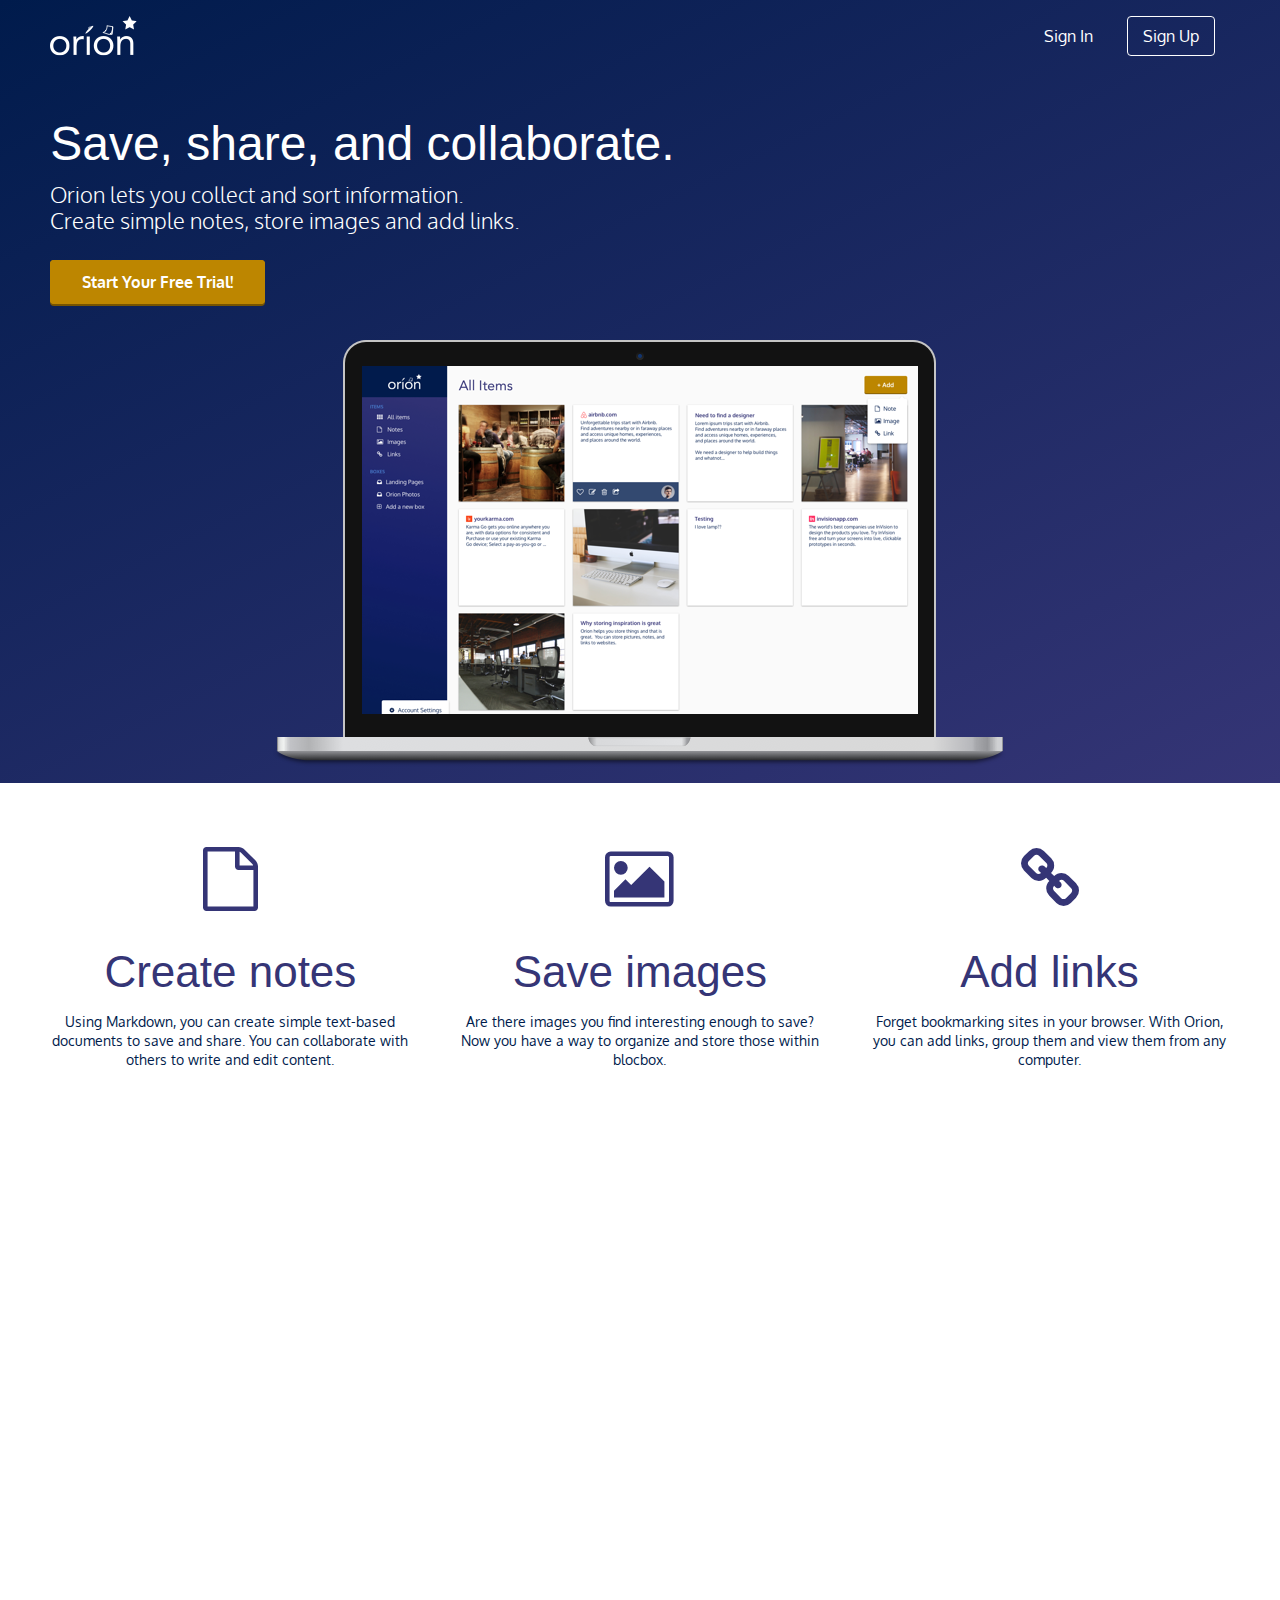
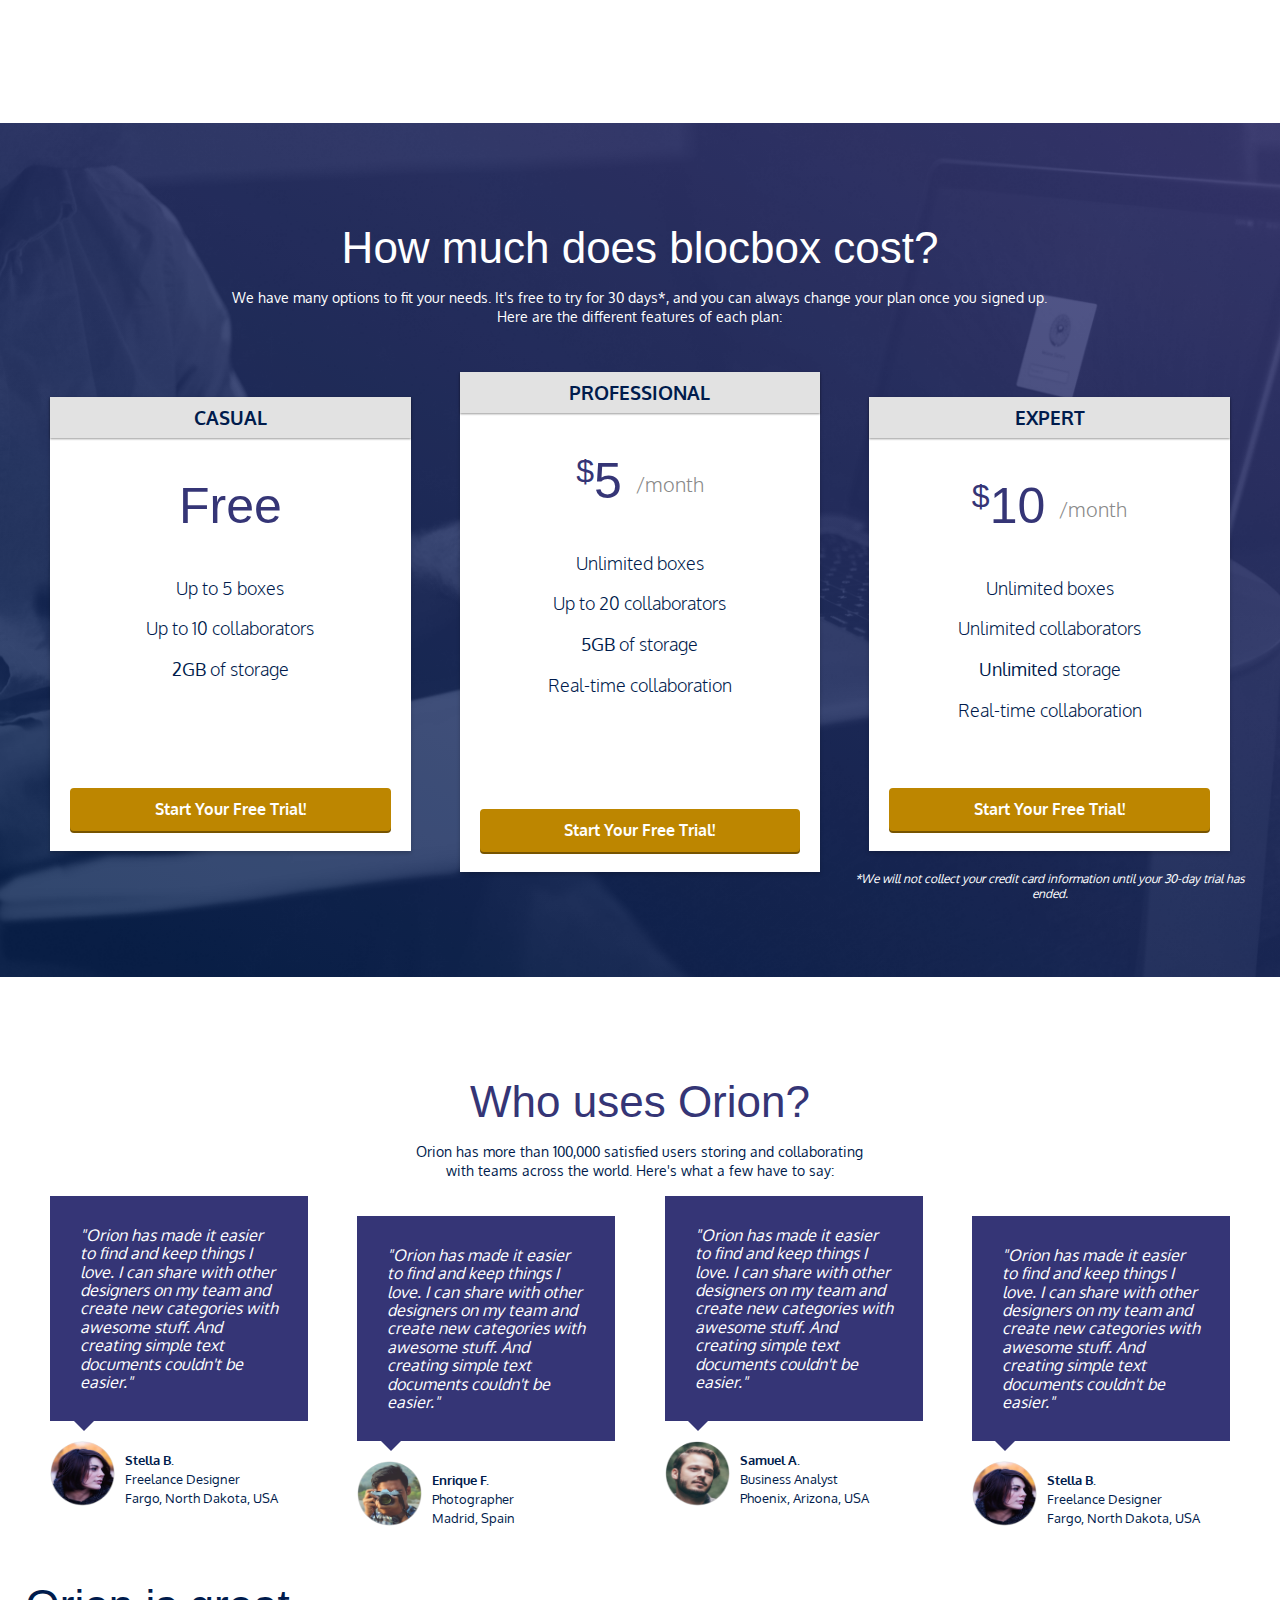
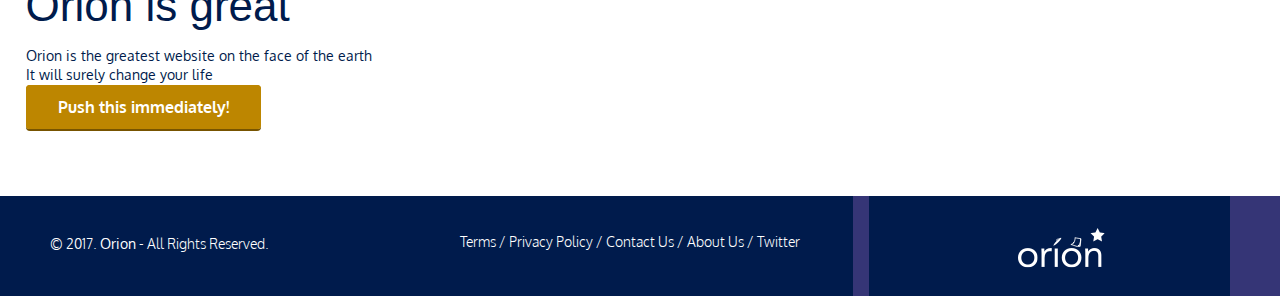
==== commit 50cbbc26: "More checkpoint 34" ====
--- a/index.html
+++ b/index.html
@@ -29,7 +29,6 @@
           <li class="btn-outline"><a href="signup.html">Sign Up</a></li>
         </ul>
       </div>
-    </nav>
     <div class="container hero">
       <h1 class="animated fadeIn">Save, share, and collaborate.</h1>
       <p>Orion lets you collect and sort information.<br/>Create simple notes,
@@ -37,6 +36,7 @@
       <a href="signup.html" class="btn">Start Your Free Trial!</a>
       <img class="dash" src="images/dashboard.png" alt="Orion" />
     </div>
+   </nav>
   </header>
     <main role="main">
     <!-- Benefits -->
--- a/css/style.css
+++ b/css/style.css
@@ -14,7 +14,7 @@
    margin-bottom: 5px;
  }
  p {
-  font-size:20px;
+  font-size:14px;
   line-height: 19px;
   font-weight: normal;
 }
@@ -43,73 +43,6 @@
   min-height: 1px;
   margin:0 2% 20px;
 }
-
-@media (min-width: 320px) {
-  .container {
-    width: 310px;
-  }
-  .one-half {
-    width: 100%;
-    float:left;
-    position:relative;
-    min-height: 1px;
-    margin:0 2% -12%;
-  }
-  .dash {
-    width: 100%;
-  }
-  header .hero h1 {
-    font-size:48px;
-    font-weight: normal;
-    margin:100px 0 0;
-  }
-  .benefits {
-    text-align: center;
-    display:block;
-    position:relative;
-    height: 940px;
-  }
-}
-
-@media (min-width: 360px) {
-  .container {
-    width: 340px;
-  }
-}
-@media (min-width: 375px) {
-  .container {
-    width: 350px;
-  }
-}
-@media (min-width: 414px) {
-  .container {
-    width: 390px;
-  }
-}
-@media (min-width: 768px) {
-  .container {
-    width: 750px;
-  }
-}
-@media (min-width: 992px) {
-   .container {
-     width: 970px;
-   }
-   .one-half {
-     width:96%;
-   }
-   .one-third {
-     width:29.33333%;
-   }
-   .one-fourth {
-     width:21%;
-   }
- }
- @media (min-width: 1200px) {
-   .container {
-     width: 96%;
-   }
- }
 
 /* HEADER */
 header {
@@ -397,21 +330,374 @@
    display: block;
  }
 
- @media (min-width: 992px){
-  footer{
-    background-color: #001B4C;
-    background-image: linear-gradient(to left,
-       #353576 0%, #353576 33.33337%, #001B4C 33.33337%, #001B4C 100%);
-    height: 100px;
-  }
-  footer p, footer nav ul{
-    padding: 2em 0;
-    text-align: left;
-  }
-  footer .right-footer-block {
-    background-color: #001B4C;
-  }
-  footer .logo{
-    padding: 2em 0 2em 1.5em;
-  }
-}
+
+/* DASHBOARD */
+
+.dashboard {
+   background:#F7F7F7;
+ }
+
+.active {
+   background: #001B4C;
+}
+.left-nav {
+   height: 100%;
+   width: 280px;
+   color:#FFFFFF;
+   background: #001B4C;
+   background-image: linear-gradient(206deg, #353576 0%, #001B4C 94%);
+   float:left;
+   position: absolute;
+  -webkit-transition: all 0.3s ease-in-out;
+  -moz-transition: all 0.3s ease-in-out;
+  -o-transition: all 0.3s ease-in-out;
+  transition: all 0.3s ease-in-out;
+  transform: translate(-280px,0);
+    -webkit-transform: translate(-280px,0); /** Chrome & Safari **/
+    -o-transform: translate(-280px,0); /** Opera **/
+    -moz-transform: translate(-280px,0); /** Firefox **/
+}
+.left-nav.open {
+  display:block;
+  width:280px;
+  background: #34495E;
+  background-image: linear-gradient(206deg, #353576 0%, #001b4c 94%);
+  -webkit-transition: all 0.3s ease-in-out;
+  -moz-transition: all 0.3s ease-in-out;
+  -o-transition: all 0.3s ease-in-out;
+  transition: all 0.3s ease-in-out;
+  transform: translate(0,0);
+    -webkit-transform: translate(0,0); /** Chrome & Safari **/
+    -o-transform: translate(0,0); /** Opera **/
+    -moz-transform: translate(0,0); /** Firefox **/
+    z-index: 100;
+}
+.hamburger {
+  position:absolute;
+  z-index: 1000;
+  background:#001b4c;
+  color:#FFF;
+  text-decoration: none;
+  font-size: 22px;
+  padding: 10px 15px;
+  border-radius: 4px;
+  left: 5px;
+  top: 15px;
+}
+
+
+  .left-nav {
+    height: 100vh;
+    width:14.6666667%;
+    color:#FFFFFF;
+    background: #001B4C;
+    background-image: linear-gradient(206deg, #353576 0%, #001B4C 94%);
+    float:left;
+    position: fixed;
+    display:block;
+  }
+  .left-nav .site-logo {
+    padding:20px 0;
+    background:#001B4C;
+    display:block;
+    text-align: center;
+  }
+  .left-nav .items {
+    padding:0 6%;
+  }
+  .left-nav .items p {
+    font-weight: 600;
+    text-transform: uppercase;
+    font-size: 12px;
+    color: #487CCC;
+    line-height: 15px;
+  }
+  .left-nav .items ul {
+    margin:0 0 40px;
+    padding:0;
+  }
+  .left-nav .items ul li {
+    list-style-type: none;
+    margin-bottom: 15px;
+  }
+  .left-nav .items ul li a {
+    color:#FFFFFF;
+    text-decoration: none;
+    font-weight: 100;
+  }
+  .left-nav .items ul li a i {
+    width:16px;
+    text-align: center;
+    margin-right:8px;
+  }
+
+  /* LEFT NAVBAR SETTINGS */
+
+.left-nav .settings {
+  position:absolute;
+  background:#353576;
+  width:100%;
+  bottom:0;
+  left:0;
+  right:0;
+  padding:10px 0;
+}
+.left-nav .settings img {
+  height:35px;
+  width:35px;
+  border-radius: 50%;
+  margin-left:10px;
+  display: inline-block;
+}
+.left-nav .settings p {
+  display: inline-block;
+  vertical-align: top;
+  padding-top: 8px;
+  font-weight: 200;
+  margin:0 0 0 10px;
+}
+.left-nav .settings a {
+  color:#FFFFFF;
+  text-decoration: none;
+  text-align: right;
+  float: right;
+  margin-right:10px;
+  margin-top:8px;
+}
+
+ /* CONTENT */
+ .content {
+   padding:6em 1% 1.5em;
+   float:right;
+   width:98%;
+   position: relative;
+ }
+ .content .header {
+   margin:-1px 1% 20px;
+   height: 54px;
+ }
+ .content .header h1 {
+   font-family: "Avenir", Helvetica, Arial, sans-serif;
+   font-weight: 100;
+   margin:0 0 30px;
+   font-size: 36px;
+   color: #001B4C;
+   line-height: 44px;
+   float: left;
+   display:inline-block;
+ }
+ .content .header > a {
+   float:right;
+ }
+ .content-item {
+   width:96%;
+   margin:0 2% 25px;
+   float:left;
+   display:block;
+ }
+ .item-box {
+   display:block;
+   height:230px;
+   background: #FFFFFF;
+   box-shadow: 0px 1px 3px 0px rgba(0,0,0,0.40);
+   position: relative;
+   overflow: hidden;
+   padding:20px;
+ }
+
+
+
+
+/* ORIGINAL MEDIA QUERIES */
+
+ @media (min-width: 320px) {
+   .container {
+     width: 310px;
+   }
+   .one-half {
+     width: 100%;
+     float:left;
+     position:relative;
+     min-height: 1px;
+     margin:0 2% -12%;
+   }
+   #dash img{
+     width: 100%;
+   }
+   header .hero h1 {
+     font-size:48px;
+     font-weight: normal;
+     margin:100px 0 0;
+   }
+   .benefits {
+     text-align: center;
+     display:block;
+     position:relative;
+     height: 940px;
+   }
+ }
+
+ @media (min-width: 360px) {
+   .container {
+     width: 340px;
+   }
+ }
+ @media (min-width: 375px) {
+   .container {
+     width: 350px;
+   }
+ }
+ /*@media (min-width: 414px) {
+   .container {
+     width: 390px;
+   }
+ }
+ @media (min-width: 768px) {
+   .container {
+     width: 750px;
+   }
+ }*/
+
+
+
+ /* Larger Mobile Devices */
+  @media (min-width:460px) {
+    .content {
+      padding:1.5em 1%;
+      float:right;
+      width:90%;
+      position: relative;
+    }
+    .content-item {
+      width:46%;
+      margin:0 2% 25px;
+      float:left;
+      display:block;
+    }
+  }
+
+ /* Tablets */
+  @media (min-width:768px) {
+    .content {
+      padding:1.5em 5%;
+      float:right;
+      width:90%;
+      position: relative;
+    }
+    .content > .container {
+      width:700px;
+    }
+    .content-item {
+      width:31.33333%;
+      margin:0 1% 25px;
+    }
+  }
+
+ /* Laptops and Desktops */
+ @media (min-width:992px) {
+   .content {
+     padding:1.5em 1%;
+     float:right;
+     width:83.33333333%;
+     position: relative;
+   }
+   .content > .container {
+     width:auto;
+   }
+   .content-item {
+     width:23%;
+     margin:0 1% 25px;
+   }
+   .container {
+     width: 970px;
+   }
+   .one-half {
+     width:96%;
+   }
+   .one-third {
+     width:29.33333%;
+   }
+   .one-fourth {
+     width:21%;
+   }
+
+   .left-nav {
+     height: 100vh;
+     width:14.66666667%;
+     color:#FFFFFF;
+     background: #001b4c;
+     background-image: linear-gradient(206deg, #353576 0%, #001b4c 94%);
+     float:left;
+     position: fixed;
+     display:block;
+     transform: translate(0,0);
+     -webkit-transform: translate(0,0); /** Chrome & Safari **/
+     -o-transform: translate(0,0); /** Opera **/
+     -moz-transform: translate(0,0); /** Firefox **/
+   }
+   .left-nav.open {
+     width:14.66666667%;
+     transform: translate(0,0);
+     -webkit-transform: translate(0,0); /** Chrome & Safari **/
+     -o-transform: translate(0,0); /** Opera **/
+     -moz-transform: translate(0,0); /** Firefox **/
+   }
+   .hamburger {
+     display:none;
+   }
+   footer{
+     background-color: #001B4C;
+     background-image: linear-gradient(to left,
+        #353576 0%, #353576 33.33337%, #001B4C 33.33337%, #001B4C 100%);
+     height: 100px;
+   }
+   footer p, footer nav ul{
+     padding: 2em 0;
+     text-align: left;
+   }
+   footer .right-footer-block {
+     background-color: #001B4C;
+   }
+   footer .logo{
+     padding: 2em 0 2em 1.5em;
+   }
+ }
+
+ @media (min-width: 1200px) {
+   .container {
+     width: 96%;
+   }
+
+ .item-box > img {
+   position:absolute;
+   height:100%;
+   width:auto;
+   top:0;
+   left:0;
+   right:0;
+ }
+ .item-box h2 {
+   font-family: 'Oxygen', Helvetica, Arial, sans-serif;
+   font-weight: 700;
+   font-size: 15px;
+   line-height: 17px;
+   margin:0;
+ }
+ .item-box h2 a {
+   color: #3498DB;
+   text-decoration: none;
+ }
+ .item-box h2 img {
+   width:16px;
+   height:16px;
+   position:relative;
+   top:2px;
+   margin-right:5px;
+ }
+ .item-box p {
+   font-size: 14px;
+   color: #333333;
+   line-height: 18px;
+   margin:5px 0 0;
+ }
+}
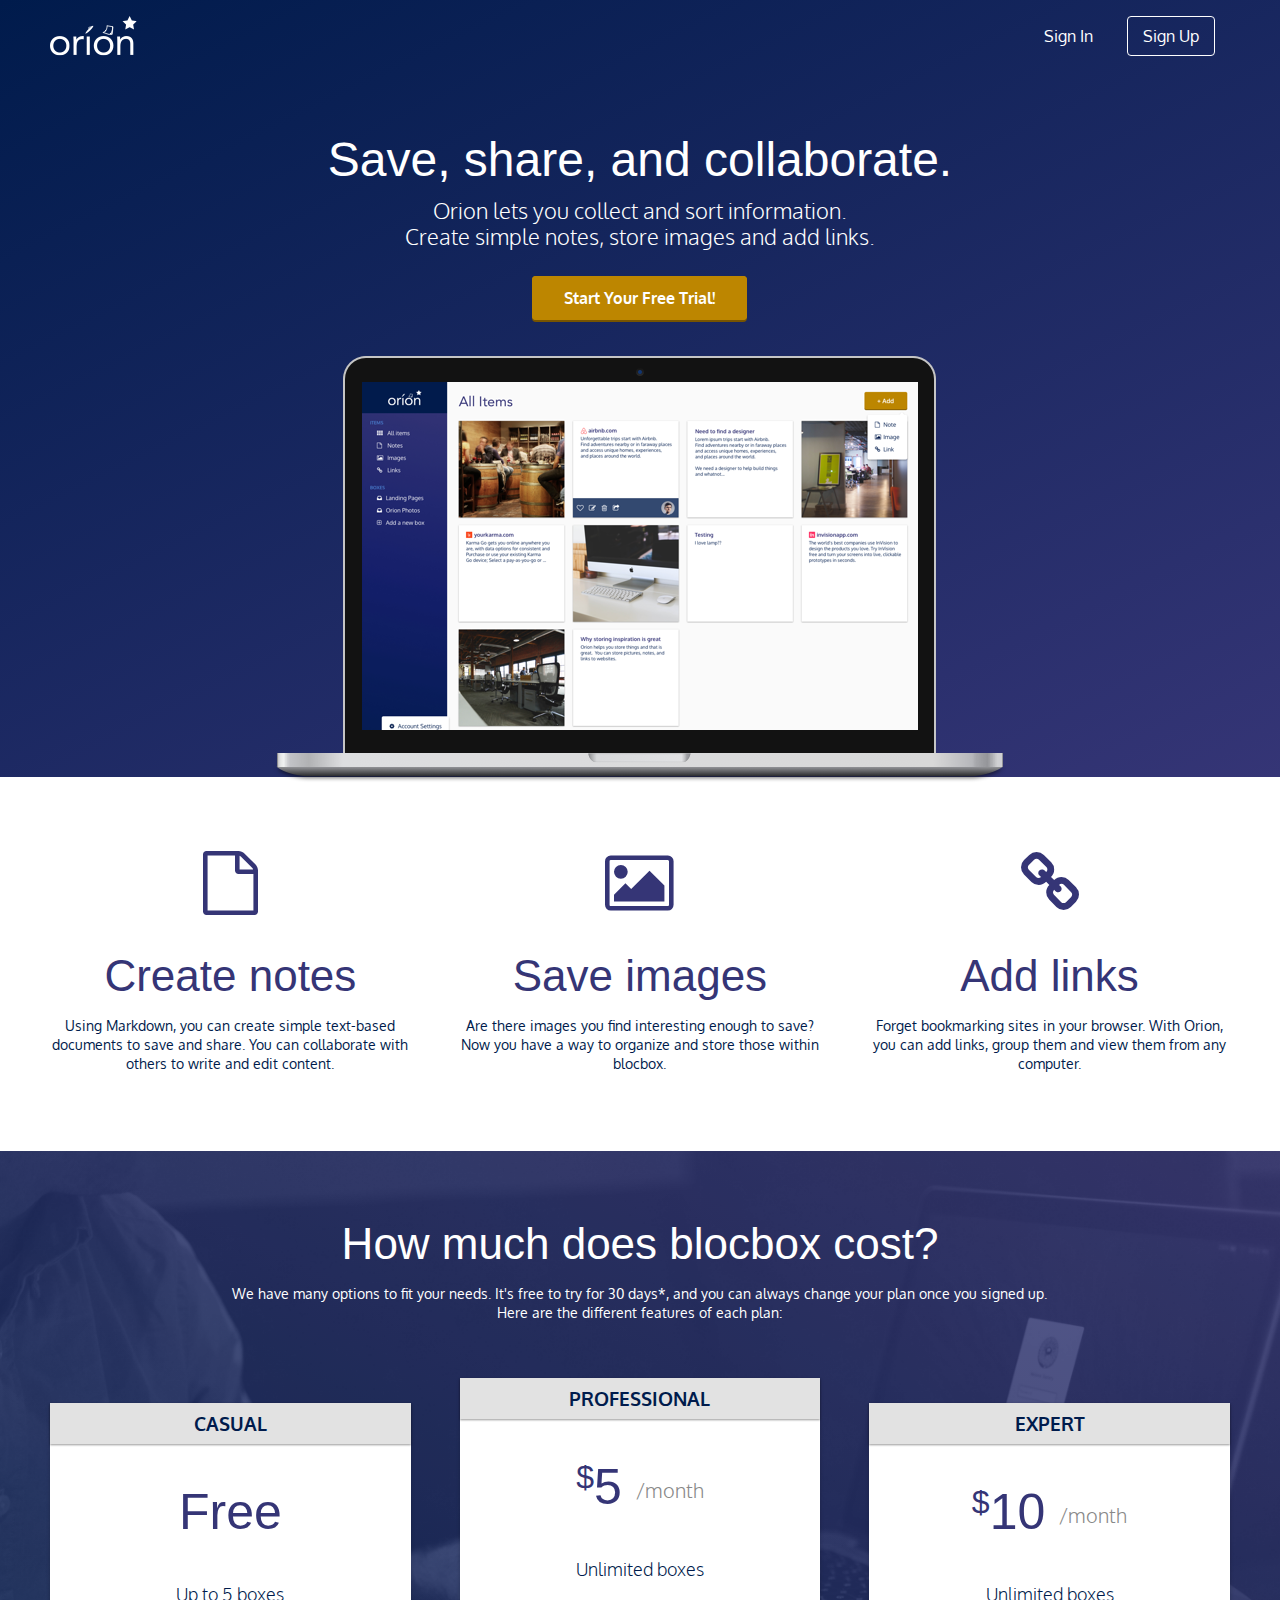
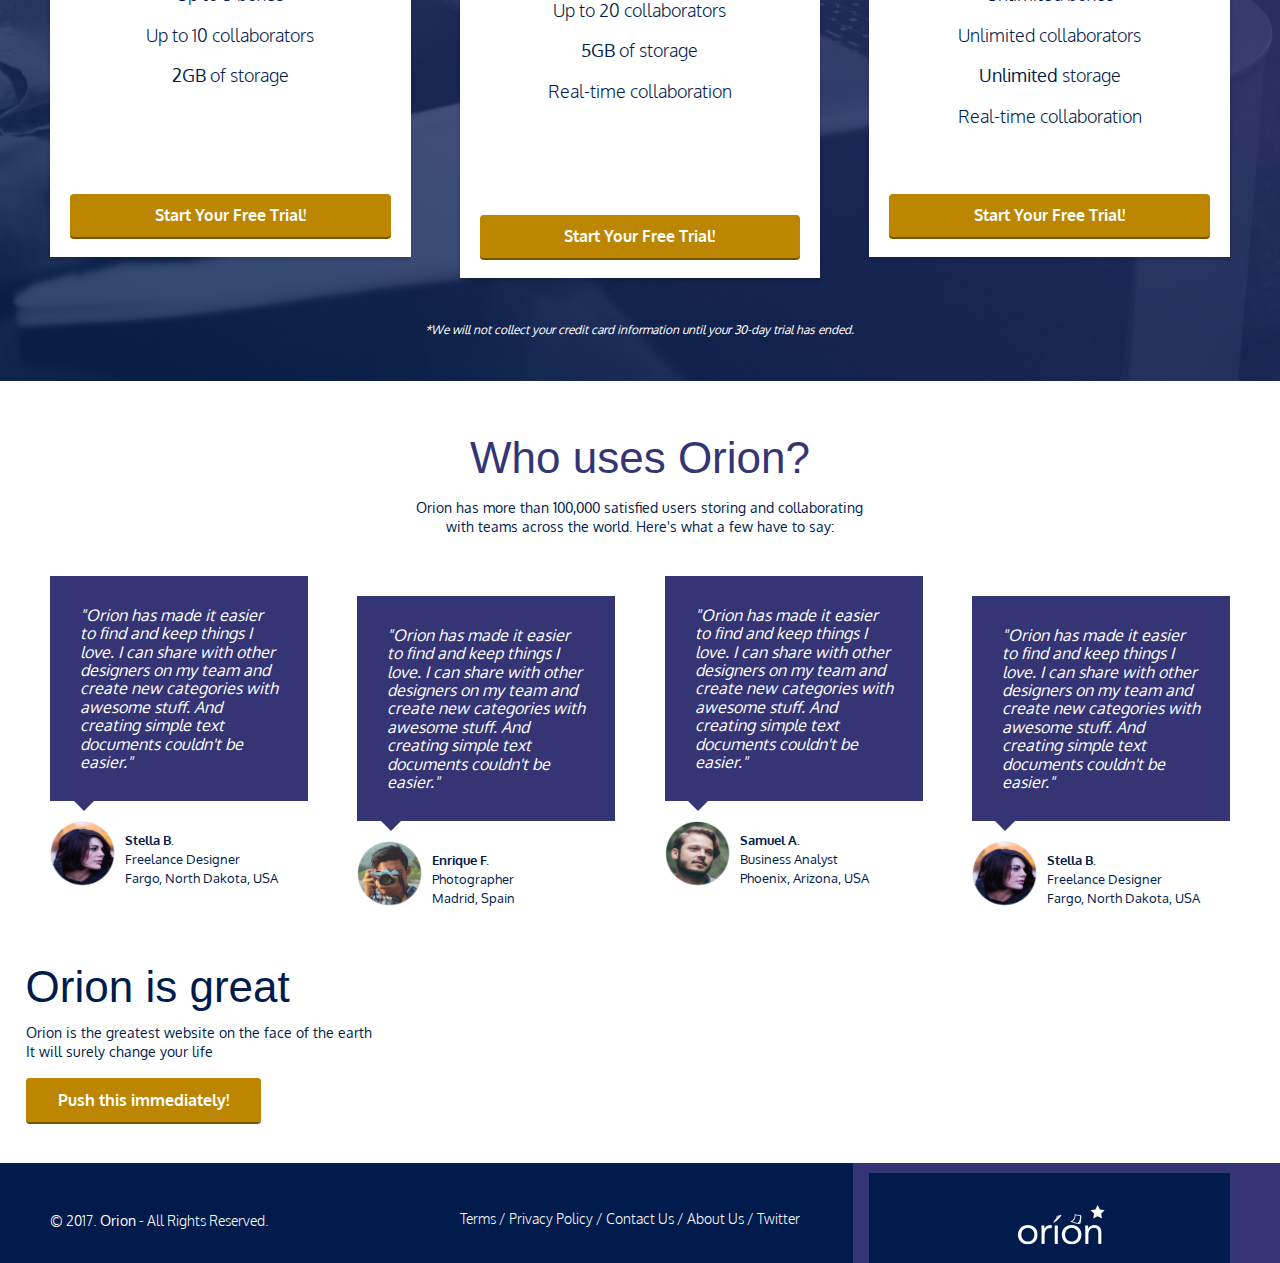
==== commit 06d0ade3: "Checkpoint 31 image finally fixed footer next" ====
--- a/index.html
+++ b/index.html
@@ -29,14 +29,14 @@
           <li class="btn-outline"><a href="signup.html">Sign Up</a></li>
         </ul>
       </div>
+     </nav>
     <div class="container hero">
       <h1 class="animated fadeIn">Save, share, and collaborate.</h1>
       <p>Orion lets you collect and sort information.<br/>Create simple notes,
          store images and add links.</p>
       <a href="signup.html" class="btn">Start Your Free Trial!</a>
-      <img class="dash" src="images/dashboard.png" alt="Orion" />
+      <img class="container" src="images/dashboard.png" alt="Orion" />
     </div>
-   </nav>
   </header>
     <main role="main">
     <!-- Benefits -->
@@ -166,7 +166,7 @@
 
     <!-- One more call to action -->
     <section class="call-to-action">
-      <div class="container">
+      <div class="container hero">
         <h2>Orion is great</h2>
         <p>Orion is the greatest website on the face of the earth<br/>
           It will surely change your life</p>
--- a/css/style.css
+++ b/css/style.css
@@ -28,7 +28,7 @@
   padding-right: 15px;
   position: relative;
 }
-.container:before
+.container:before,
 .container:after {
   content: " ";
   display: table;
@@ -41,8 +41,10 @@
   float:left;
   position:relative;
   min-height: 1px;
-  margin:0 2% 20px;
-}
+  margin:10px 2% 0px;
+}
+
+
 
 /* HEADER */
 header {
@@ -81,24 +83,26 @@
   color:#353576;
 }
 header .hero {
-  text-align: left;
+  text-align: center;
   display:block;
   position: relative;
 }
 header .hero h1 {
   font-size:48px;
   font-weight: normal;
-  margin:300px 0 0;
+  margin:95px 0 0;
 }
 header .hero p {
   font-size: 22px;
   line-height: 26px;
   font-weight: 100;
   margin:10px 0 40px;
+  text-align: center;
 }
 header .hero img {
   display: block;
-  margin:3em auto 0;
+  margin:3em auto 0px;
+  padding: 0;
 }
 /* BUTTONS */
  .btn {
@@ -117,7 +121,6 @@
    text-align: center;
    display:block;
    position:relative;
-   height: 400px;
  }
  .benefits ul {
    margin: 0 auto;
@@ -146,7 +149,7 @@
     top center no-repeat, linear-gradient(206deg, #353576 0%, #001B4C 94%);
   background-size:cover;
   text-align: center;
-  padding:4em 0;
+  padding:2em 0;
 }
 .pricing h2, .pricing p {
   color:#FFFFFF;
@@ -220,7 +223,7 @@
 
 /* TESTIMONIALS */
 .testimonials {
-  padding:4em 0;
+  padding:1em 0 4em;
   text-align: center;
 }
 .testimonials h2 {
@@ -244,14 +247,6 @@
 
 
 */
-
-.call-to-action {
-  display:block;
-  position:relative;
-  height: 500px;
-}
-
-
 
 
 .testimonials blockquote {
@@ -295,6 +290,22 @@
  .stagger {
    padding: 20px 0;
  }
+
+/* EXTRA SECTION */
+
+ .call-to-action {
+   display:block;
+   position:relative;
+   padding: 4em 0;
+   margin-top: -160px;
+   margin-bottom: -10px;
+ }
+
+ .call-to-action p {
+   margin-top: 10px;
+   margin-bottom: 30px;
+ }
+
 
  /* FOOTER */
  footer {
@@ -462,7 +473,7 @@
   text-align: right;
   float: right;
   margin-right:10px;
-  margin-top:8px;
+  margin-top:-6px;
 }
 
  /* CONTENT */
@@ -505,58 +516,94 @@
    padding:20px;
  }
 
+ .item-box > img {
+   position:absolute;
+   height:100%;
+   width:auto;
+   top:0;
+   left:0;
+   right:0;
+ }
+ .item-box h2 {
+   font-family: 'Oxygen', Helvetica, Arial, sans-serif;
+   font-weight: 700;
+   font-size: 15px;
+   line-height: 17px;
+   margin:0;
+ }
+ .item-box h2 a {
+   color: #3498DB;
+   text-decoration: none;
+ }
+ .item-box h2 img {
+   width:16px;
+   height:16px;
+   position:relative;
+   top:2px;
+   margin-right:5px;
+ }
+ .item-box p {
+   font-size: 14px;
+   color: #333333;
+   line-height: 18px;
+   margin:5px 0 0;
+ }
+
 
 
 
 /* ORIGINAL MEDIA QUERIES */
 
- @media (min-width: 320px) {
-   .container {
-     width: 310px;
-   }
-   .one-half {
-     width: 100%;
-     float:left;
-     position:relative;
-     min-height: 1px;
-     margin:0 2% -12%;
-   }
-   #dash img{
-     width: 100%;
-   }
-   header .hero h1 {
-     font-size:48px;
-     font-weight: normal;
-     margin:100px 0 0;
-   }
-   .benefits {
-     text-align: center;
-     display:block;
-     position:relative;
-     height: 940px;
-   }
- }
+
+@media (min-width: 320px) {
+  .container {
+    width: 290px;
+  }
+  .one-half {
+    width: 100%;
+    float:left;
+    position:relative;
+    min-height: 1px;
+    margin:0 2% -12%;
+  }
+  /*header .hero img {
+    width: 100%;
+  } */
+  header .hero h1 {
+    font-size:48px;
+    font-weight: normal;
+    margin:100px 0 0;
+  }
+
+
+  .benefits {
+    text-align: center;
+    display:block;
+    position:relative;
+  }
+}
+
 
  @media (min-width: 360px) {
    .container {
-     width: 340px;
+     width: 326px;
    }
  }
  @media (min-width: 375px) {
    .container {
-     width: 350px;
-   }
- }
- /*@media (min-width: 414px) {
+     width: 343px;
+   }
+ }
+ @media (min-width: 414px) {
    .container {
-     width: 390px;
+     width: 380px;
    }
  }
  @media (min-width: 768px) {
    .container {
-     width: 750px;
-   }
- }*/
+     width: 732px;
+   }
+ }
 
 
 
@@ -591,10 +638,13 @@
       width:31.33333%;
       margin:0 1% 25px;
     }
+    header .hero img {
+      width: auto;
+      margin: 3em auto -6px;
   }
 
  /* Laptops and Desktops */
- @media (min-width:992px) {
+ @media (min-width:991px) {
    .content {
      padding:1.5em 1%;
      float:right;
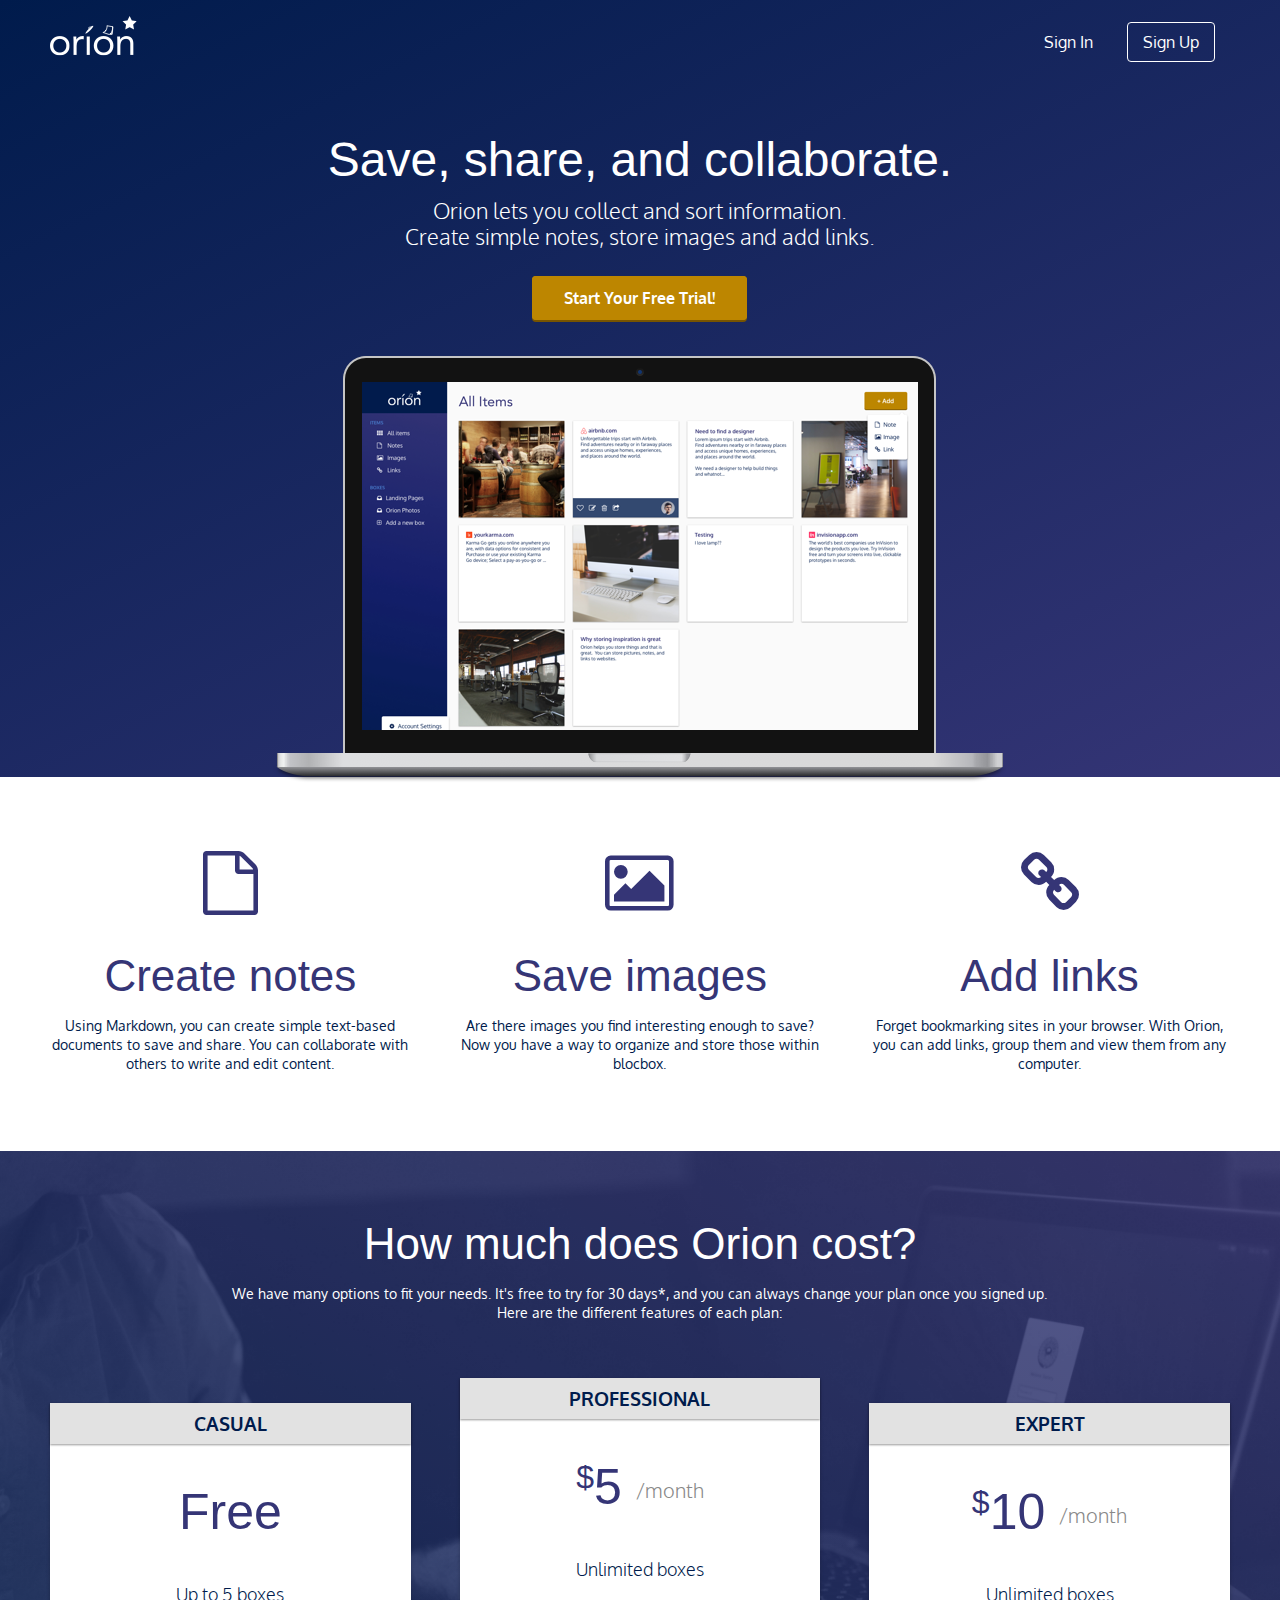
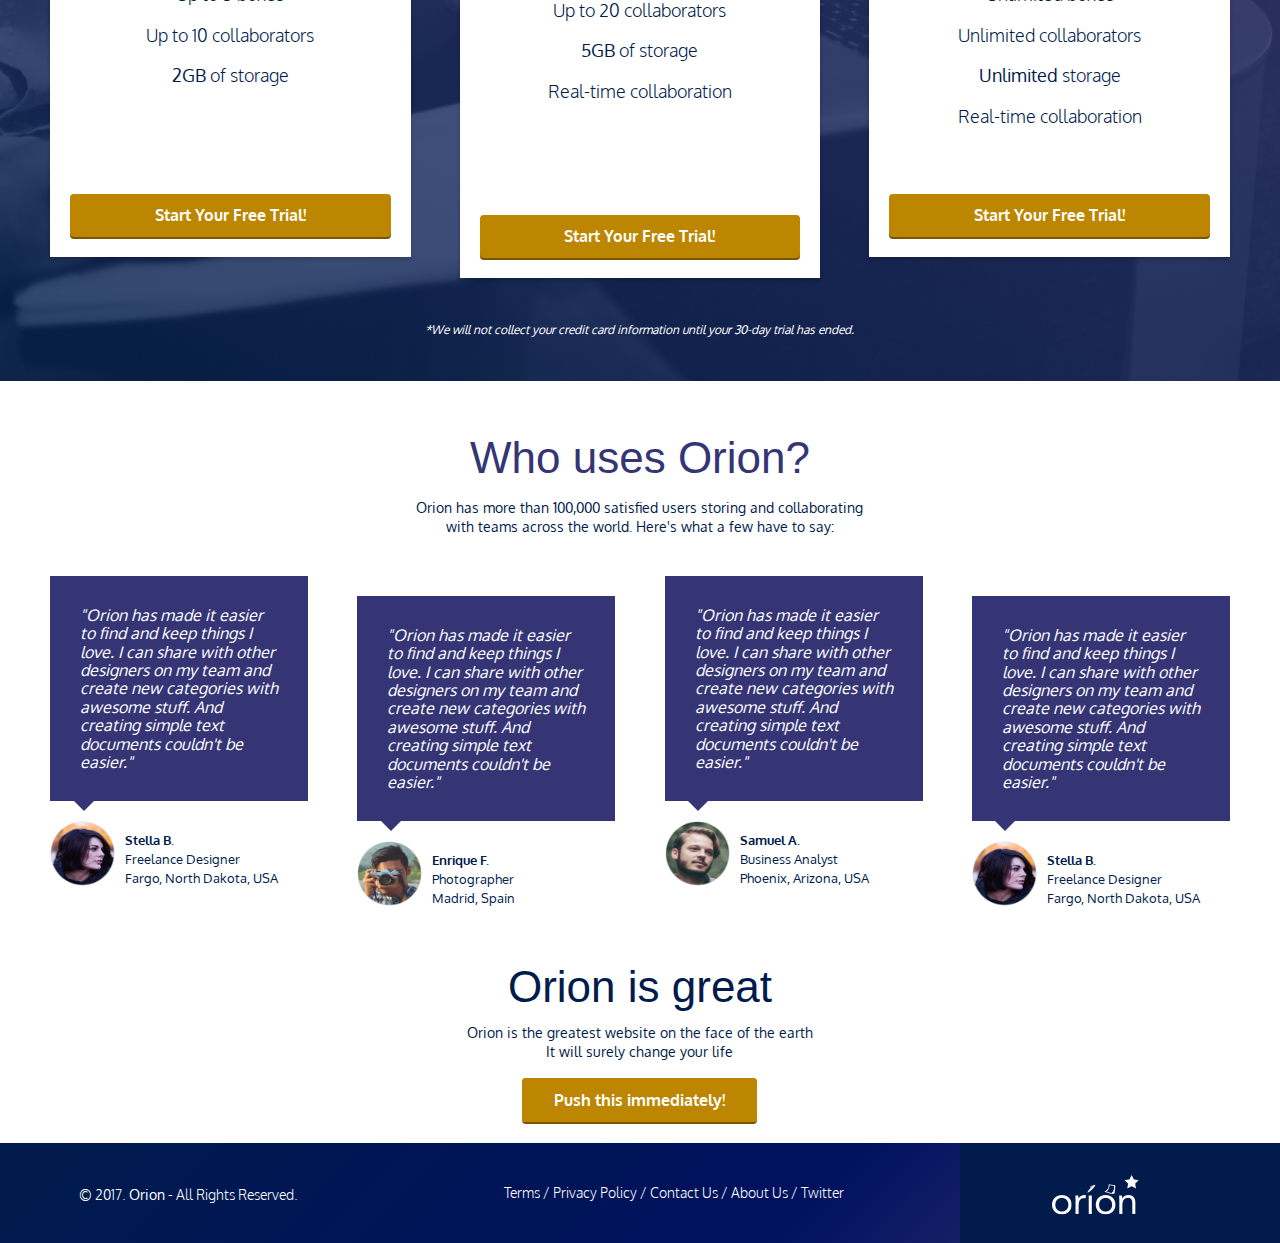
==== commit 1fb0e2d8: "Final Push, Deploying Orion" ====
--- a/index.html
+++ b/index.html
@@ -67,7 +67,7 @@
     <!-- Pricing -->
      <section class="pricing">
        <div class="container">
-         <h2>How much does blocbox cost?</h2>
+         <h2>How much does Orion cost?</h2>
          <p>We have many options to fit your needs. It's free to try for 30
            days*, and you can always change your plan once you signed up.
            <br/>Here are the different features of each plan:</p>
--- a/css/style.css
+++ b/css/style.css
@@ -298,7 +298,8 @@
    position:relative;
    padding: 4em 0;
    margin-top: -160px;
-   margin-bottom: -10px;
+   margin-bottom: -30px;
+   text-align: center;
  }
 
  .call-to-action p {
@@ -310,19 +311,21 @@
  /* FOOTER */
  footer {
    background-color: #001B4C;
-   background-image: linear-gradient(to top,
-      #353576 0%, #353576 50%, #001B4C 50%, #001B4C 100%);
+   background-image: linear-gradient(-225deg, #001B4C 0%,
+     #00115E 62%, #353576 100%);
    color: #FFFFFF;
    height: 150px;
    position: relative;
    overflow: hidden;
    z-index: 0;
  }
+
  footer p, footer nav ul {
    font-size:14px;
    font-weight:100;
    text-align: center;
-   margin: 10px auto 0;
+   margin: 4px auto 0;
+
  }
  footer nav ul li {
    list-style-type: none;
@@ -334,12 +337,24 @@
  }
  footer .right-footer-block {
    background-color: transparent;
+   margin: 0;
+   padding: 0;
+   float: right;
  }
  footer .logo{
    padding: 2.35em 0;
    margin: 0 auto;
    display: block;
  }
+
+ footer .footer-nav-block{
+   padding-left: 55px;
+   margin: 0;
+   padding: 0;
+   }
+ }
+
+
 
 
 /* DASHBOARD */
@@ -581,6 +596,16 @@
     display:block;
     position:relative;
   }
+  footer .left-footer-block {
+    margin: 24px;
+    margin-top: 15px;
+  }
+  footer .middle-footer-block {
+    margin-top: -15px;
+  }
+  footer .logo {
+    padding: 11px 0;
+  }
 }
 
 
@@ -599,11 +624,22 @@
      width: 380px;
    }
  }
+ @media (min-width: 460px) {
+   footer .logo {
+    padding: 24px 0;
+   }
+ }
  @media (min-width: 768px) {
    .container {
      width: 732px;
    }
- }
+   header nav ul {
+     padding-top: 6px;
+   }
+   footer .logo {
+     padding: 20px 0;
+   }
+}
 
 
 
@@ -620,6 +656,9 @@
       margin:0 2% 25px;
       float:left;
       display:block;
+    }
+    footer .footer-nav-block {
+      width: 100%;
     }
   }
 
@@ -641,10 +680,14 @@
     header .hero img {
       width: auto;
       margin: 3em auto -6px;
-  }
+    }
+    footer .footer-nav-block {
+      width: 100%;
+    }
+}
 
  /* Laptops and Desktops */
- @media (min-width:991px) {
+ @media (min-width:992px) {
    .content {
      padding:1.5em 1%;
      float:right;
@@ -696,9 +739,9 @@
      display:none;
    }
    footer{
-     background-color: #001B4C;
-     background-image: linear-gradient(to left,
-        #353576 0%, #353576 33.33337%, #001B4C 33.33337%, #001B4C 100%);
+     background-color: #3498DB;
+     background-image: linear-gradient(-225deg, #001b4c 0%,
+       #00115E 62%, #353576 100%);
      height: 100px;
    }
    footer p, footer nav ul{
@@ -706,12 +749,23 @@
      text-align: left;
    }
    footer .right-footer-block {
-     background-color: #001B4C;
+     background-color: #001b4c;
+     margin-top: 0;
+     padding-bottom: 12px;
    }
    footer .logo{
-     padding: 2em 0 2em 1.5em;
-   }
- }
+     padding: 2em 8em 2em 1.5em;
+   }
+   footer .footer-nav-block{
+   padding-left: 55px;
+  }
+  footer .middle-footer-block {
+    margin-top: 4px;
+  }
+  footer .left-footer-block {
+    margin-top: 8px;
+  }
+}
 
  @media (min-width: 1200px) {
    .container {
@@ -750,4 +804,10 @@
    line-height: 18px;
    margin:5px 0 0;
  }
-}
+ footer .middle-footer-block {
+    margin-top: 10px;
+  }
+  footer .left-footer-block {
+    margin-top: 10px;
+ }
+}
